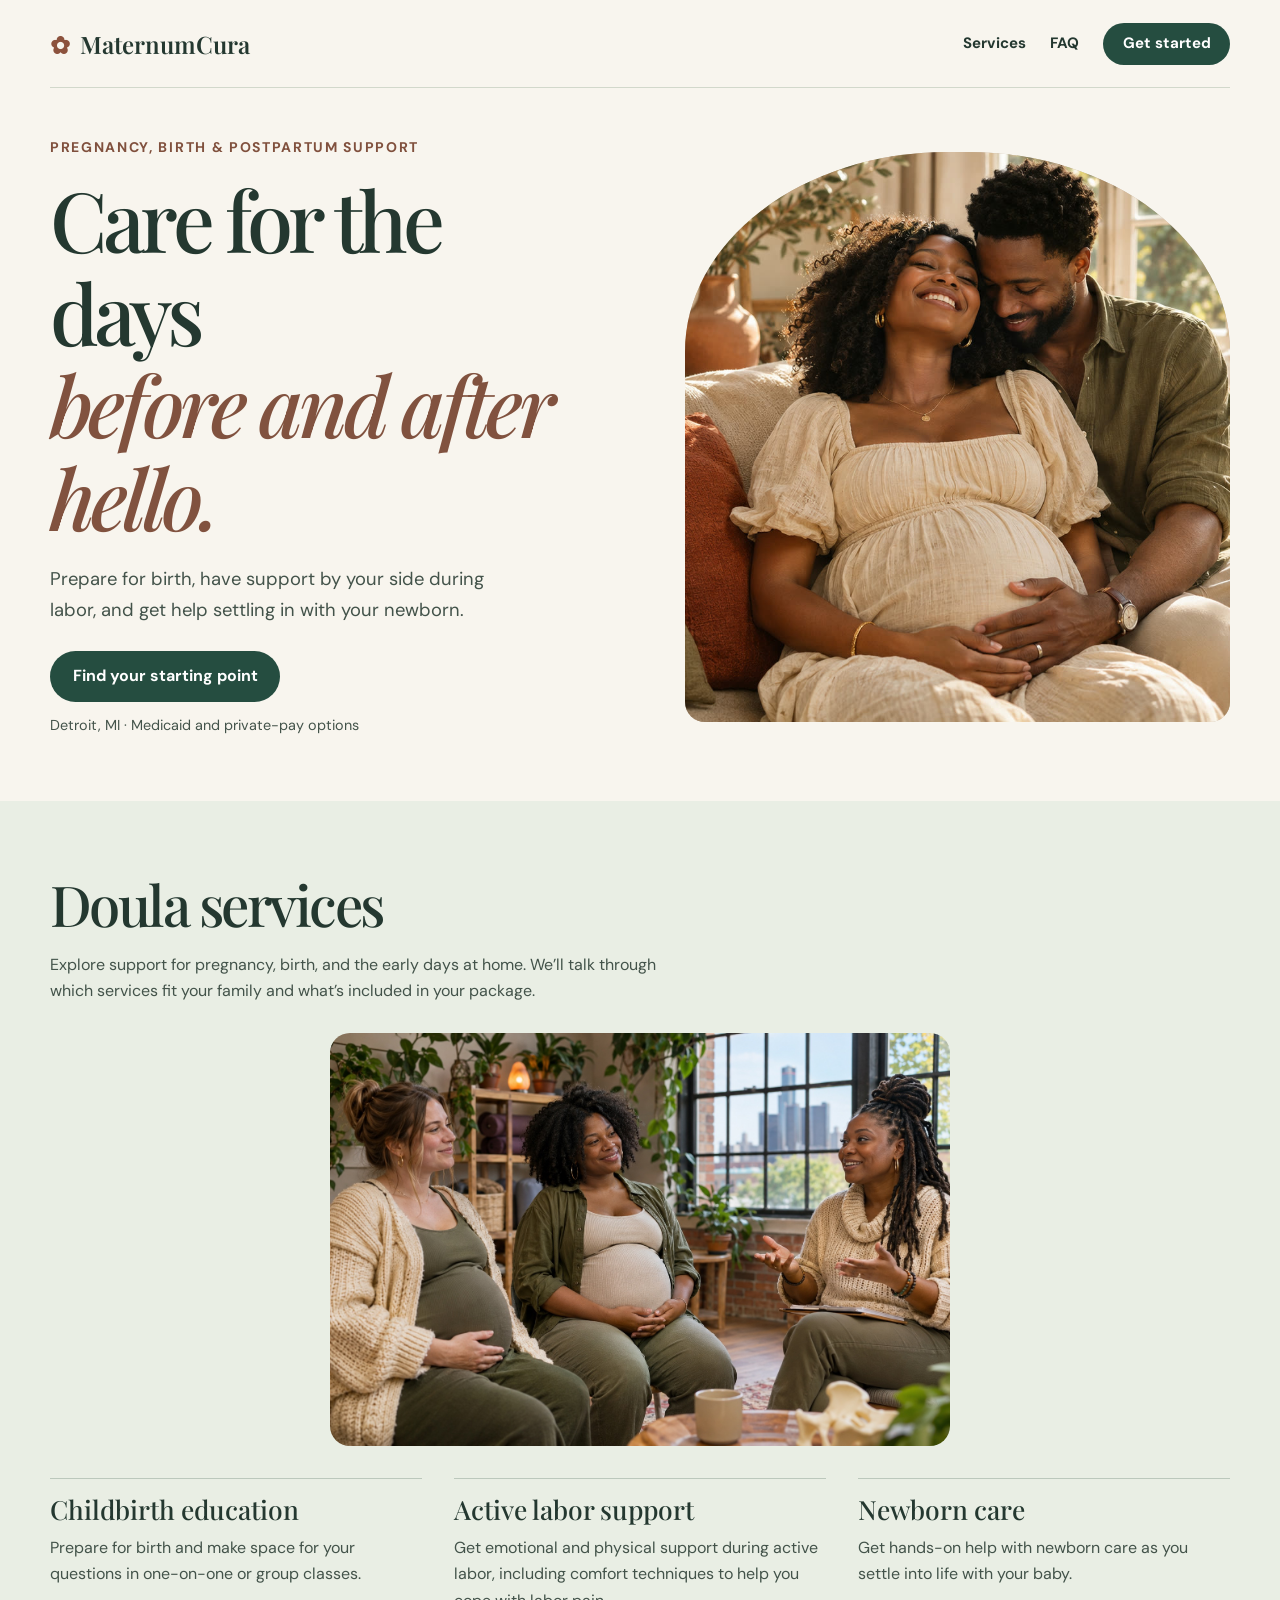
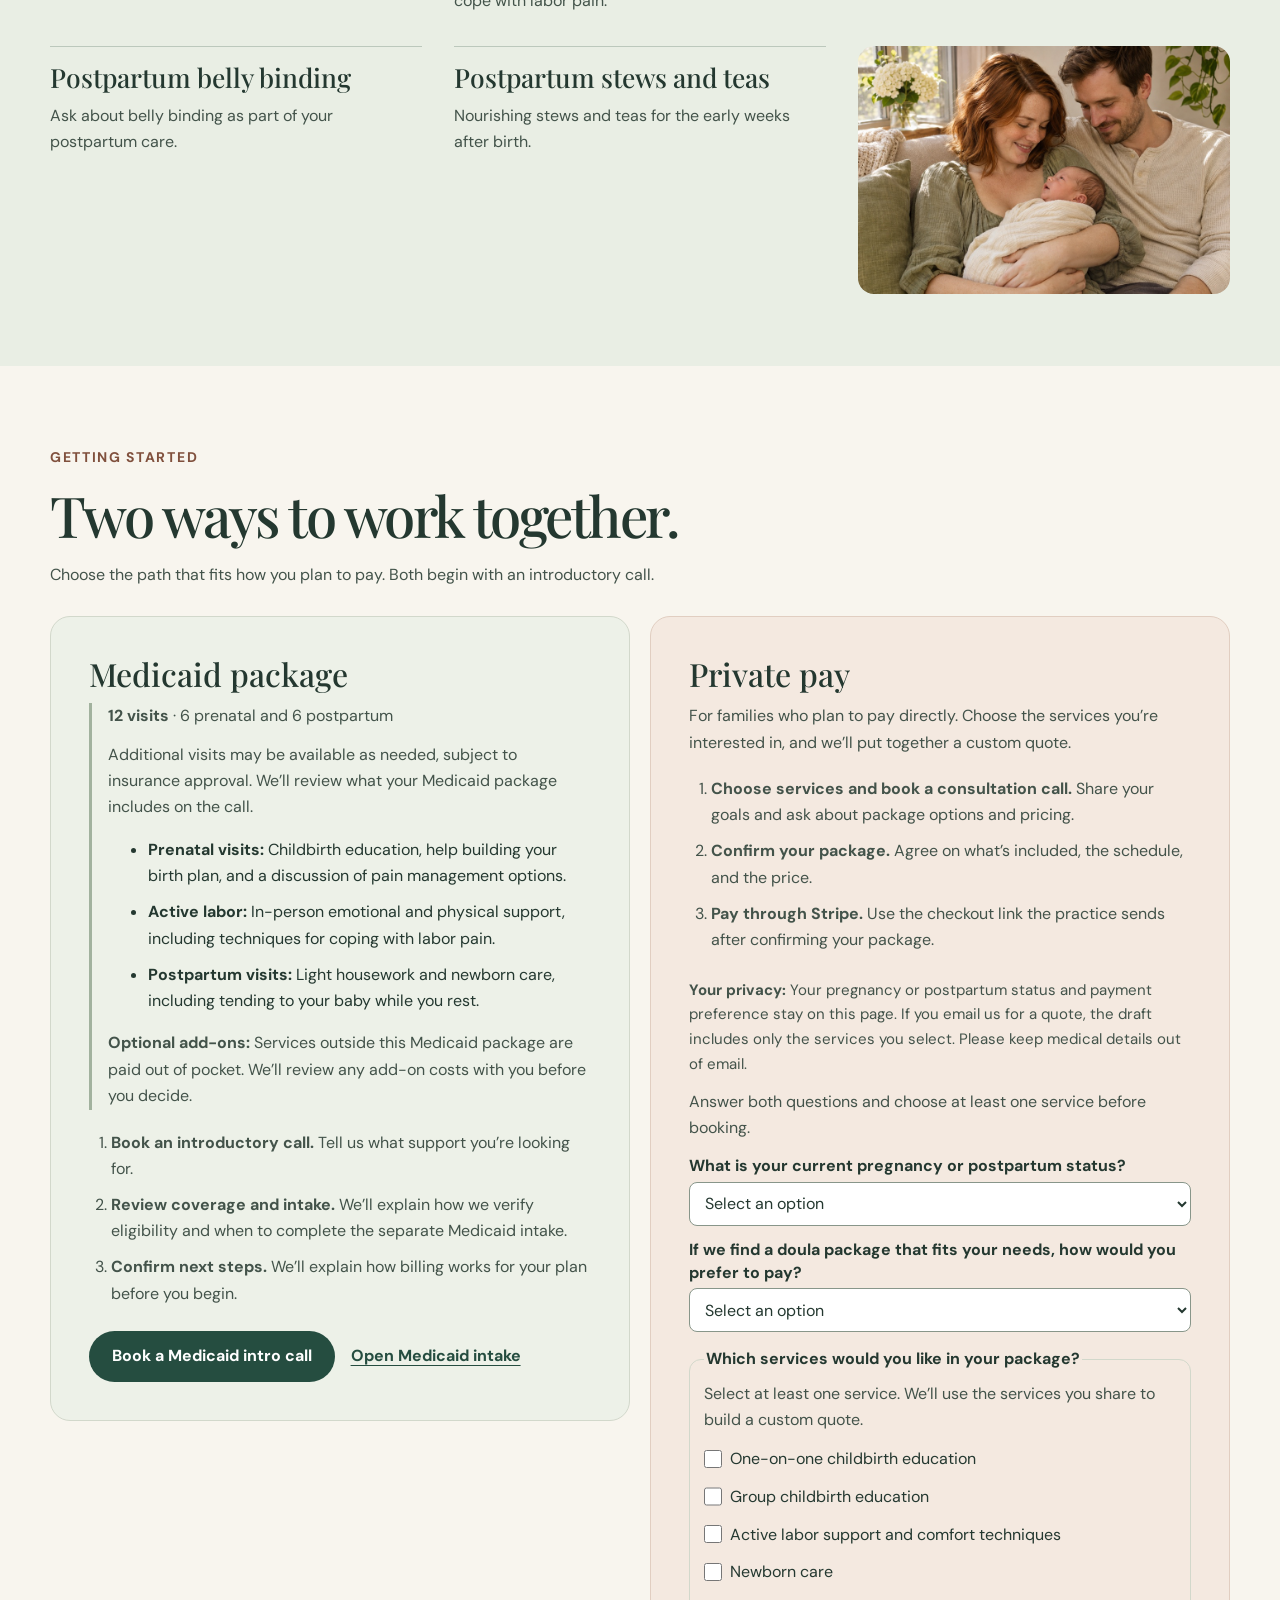
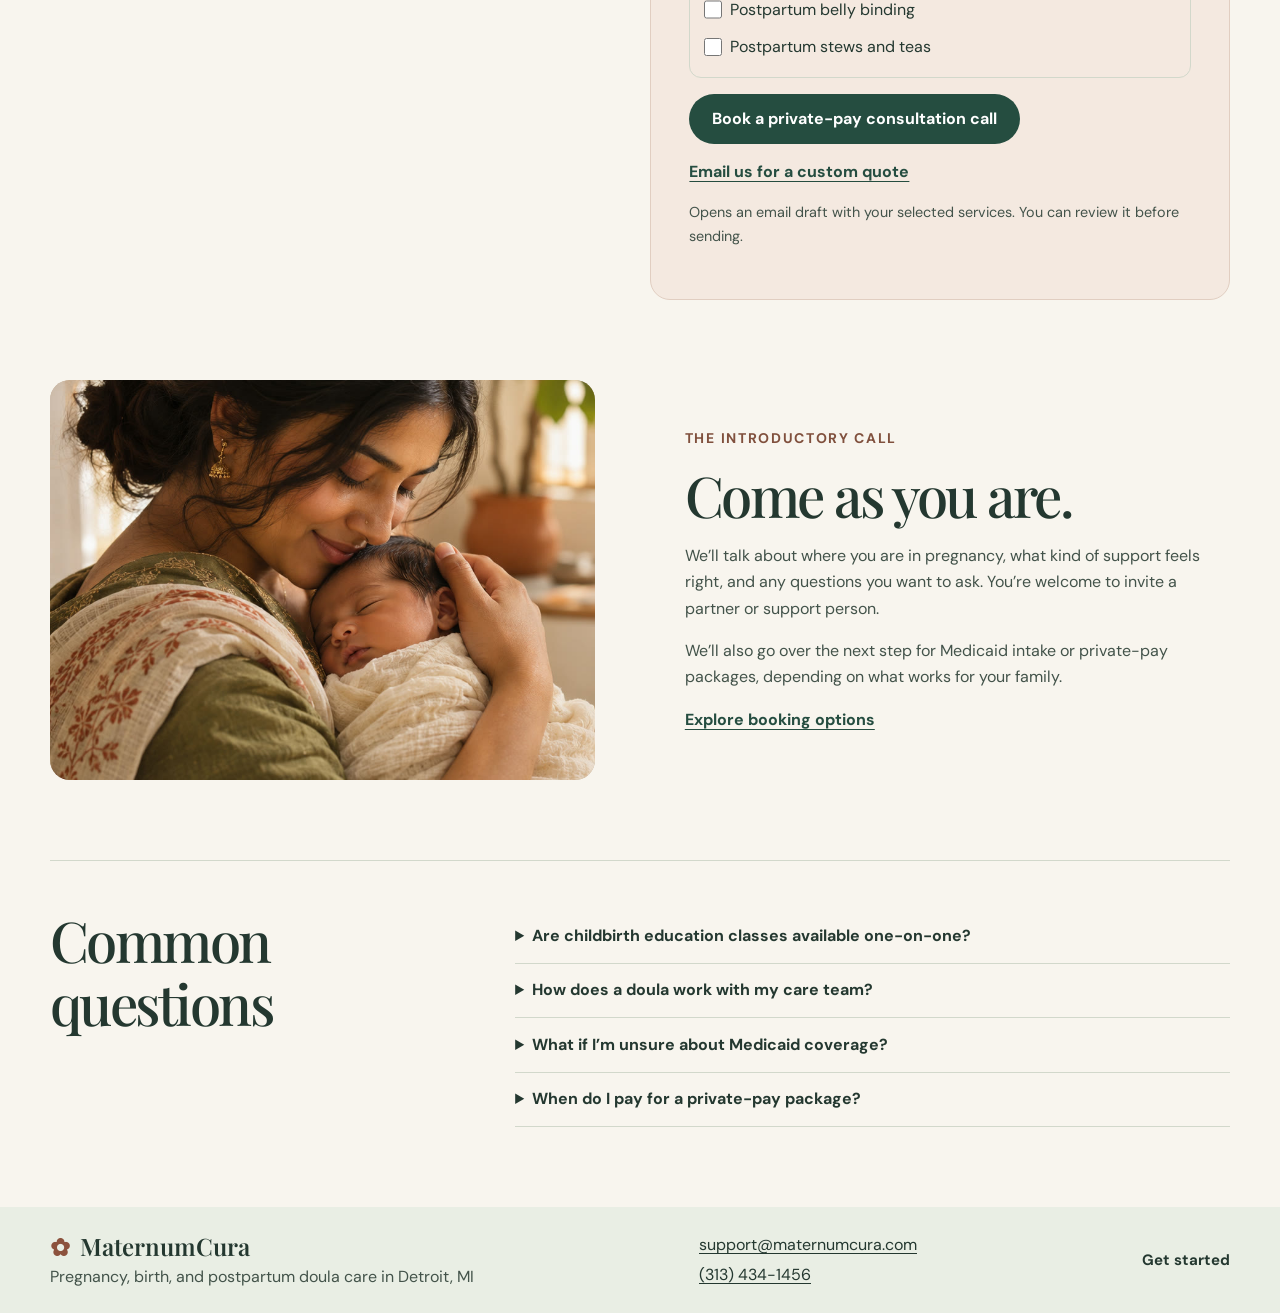
==== index.html @ 80af0970 "Clarify payment for Medicaid package add-ons" ====
<!doctype html>
<html lang="en">
<head>
  <meta charset="utf-8">
  <meta name="viewport" content="width=device-width, initial-scale=1">
  <meta name="description" content="MaternumCura offers pregnancy, labor, postpartum, and newborn support in Detroit, MI, for Medicaid and private-pay families.">
  <meta name="theme-color" content="#f8f5ee">
  <title>MaternumCura | Detroit Doula Care</title>
  <link rel="icon" href="assets/icon.png" type="image/png">
  <link rel="stylesheet" href="styles.css?v=required-intake">
  <script defer src="config.js"></script>
  <script defer src="site.js?v=required-intake"></script>
</head>
<body>
<a class="skip" href="#main">Skip to content</a>
<header class="shell header">
  <a class="brand" href="./"><span aria-hidden="true">✿</span> MaternumCura</a>
  <nav aria-label="Main navigation"><a href="#support">Services</a><a href="#faq">FAQ</a><a class="button compact" href="#start">Get started</a></nav>
</header>
<main id="main">
  <section class="shell hero" aria-labelledby="hero-title">
    <div class="hero-copy">
      <p class="eyebrow">Pregnancy, birth &amp; postpartum support</p>
      <h1 id="hero-title">Care for the days <em>before and after hello.</em></h1>
      <p>Prepare for birth, have support by your side during labor, and get help settling in with your newborn.</p>
      <a class="button" href="#start">Find your starting point</a>
      <p class="note">Detroit, MI · Medicaid and private-pay options</p>
    </div>
    <img class="hero-photo" src="assets/expecting.jpg" alt="An expectant parent and their partner sitting together at home" width="886" height="886" fetchpriority="high">
  </section>

  <section class="care" id="support">
    <div class="shell">
      <h2>Doula services</h2>
      <p class="intro">Explore support for pregnancy, birth, and the early days at home. We’ll talk through which services fit your family and what’s included in your package.</p>
      <img class="care-photo" src="assets/childbirth-class.jpg" alt="Two expectant parents talking with a doula during a childbirth education class" width="1535" height="1024" loading="lazy">
      <div class="care-grid">
        <article><h3>Childbirth education</h3><p>Prepare for birth and make space for your questions in one-on-one or group classes.</p></article>
        <article><h3>Active labor support</h3><p>Get emotional and physical support during active labor, including comfort techniques to help you cope with labor pain.</p></article>
        <article><h3>Newborn care</h3><p>Get hands-on help with newborn care as you settle into life with your baby.</p></article>
        <article><h3>Postpartum belly binding</h3><p>Ask about belly binding as part of your postpartum care.</p></article>
        <article><h3>Postpartum stews and teas</h3><p>Nourishing stews and teas for the early weeks after birth.</p></article>
        <img class="family-photo" src="assets/family-at-home.jpg" alt="Two parents sitting together at home and holding their swaddled newborn" width="900" height="600" loading="lazy">
      </div>
    </div>
  </section>

  <section class="shell start" id="start" aria-labelledby="start-title">
    <p class="eyebrow">Getting started</p>
    <h2 id="start-title">Two ways to work together.</h2>
    <p class="intro">Choose the path that fits how you plan to pay. Both begin with an introductory call.</p>
    <div class="path-grid">
      <article class="path medicaid">
        <h3>Medicaid package</h3>
        <div class="package-details">
          <p><strong>12 visits</strong> · 6 prenatal and 6 postpartum</p>
          <p>Additional visits may be available as needed, subject to insurance approval. We’ll review what your Medicaid package includes on the call.</p>
          <ul>
            <li><strong>Prenatal visits:</strong> Childbirth education, help building your birth plan, and a discussion of pain management options.</li>
            <li><strong>Active labor:</strong> In-person emotional and physical support, including techniques for coping with labor pain.</li>
            <li><strong>Postpartum visits:</strong> Light housework and newborn care, including tending to your baby while you rest.</li>
          </ul>
          <p><strong>Optional add-ons:</strong> Services outside this Medicaid package are paid out of pocket. We’ll review any add-on costs with you before you decide.</p>
        </div>
        <ol>
          <li><strong>Book an introductory call.</strong> Tell us what support you’re looking for.</li>
          <li><strong>Review coverage and intake.</strong> We’ll explain how we verify eligibility and when to complete the separate Medicaid intake.</li>
          <li><strong>Confirm next steps.</strong> We’ll explain how billing works for your plan before you begin.</li>
        </ol>
        <div class="path-actions"><button class="button" data-service="medicaidScheduling">Book a Medicaid intro call</button><button class="text-button" data-service="medicaidIntake">Open Medicaid intake</button></div>
      </article>
      <article class="path private">
        <h3>Private pay</h3>
        <p>For families who plan to pay directly. Choose the services you’re interested in, and we’ll put together a custom quote.</p>
        <ol>
          <li><strong>Choose services and book a consultation call.</strong> Share your goals and ask about package options and pricing.</li>
          <li><strong>Confirm your package.</strong> Agree on what’s included, the schedule, and the price.</li>
          <li><strong>Pay through Stripe.</strong> Use the checkout link the practice sends after confirming your package.</li>
        </ol>
        <form id="private-intake" aria-describedby="private-privacy">
          <p id="private-privacy"><strong>Your privacy:</strong> Your pregnancy or postpartum status and payment preference stay on this page. If you email us for a quote, the draft includes only the services you select. Please keep medical details out of email.</p>
          <div id="private-questions">
            <p id="private-questions-note">Answer both questions and choose at least one service before booking.</p>
            <label for="intro-stage">What is your current pregnancy or postpartum status?</label>
            <select id="intro-stage" required>
              <option value="">Select an option</option>
              <option>I’m 1–3 months pregnant.</option>
              <option>I’m 4–6 months pregnant.</option>
              <option>I’m 7–9 months pregnant.</option>
              <option>I gave birth within the past 6 weeks.</option>
              <option>I gave birth more than 6 weeks ago.</option>
              <option>I’m planning ahead.</option>
              <option>I’d prefer to share on the call.</option>
            </select>
            <label for="intro-payment">If we find a doula package that fits your needs, how would you prefer to pay?</label>
            <select id="intro-payment" required>
              <option value="">Select an option</option>
              <option>I’m comfortable paying in full.</option>
              <option>I may need a payment plan and would like to discuss options.</option>
              <option>I’d like to explore Medicaid coverage.</option>
            </select>
          </div>
          <div id="private-services">
            <fieldset aria-describedby="service-selection-note">
              <legend>Which services would you like in your package?</legend>
              <p id="service-selection-note">Select at least one service. We’ll use the services you share to build a custom quote.</p>
              <label><input type="checkbox" value="One-on-one childbirth education"> One-on-one childbirth education</label>
              <label><input type="checkbox" value="Group childbirth education"> Group childbirth education</label>
              <label><input type="checkbox" value="Active labor support and comfort techniques"> Active labor support and comfort techniques</label>
              <label><input type="checkbox" value="Newborn care"> Newborn care</label>
              <label><input type="checkbox" value="Postpartum belly binding"> Postpartum belly binding</label>
              <label><input type="checkbox" value="Postpartum stews and teas"> Postpartum stews and teas</label>
            </fieldset>
          </div>
          <div class="path-actions"><button type="button" class="button" data-service="privateScheduling">Book a private-pay consultation call</button></div>
        </form>
          <a id="service-email" class="text-button" href="mailto:support@maternumcura.com">Email us for a custom quote</a>
          <p class="note">Opens an email draft with your selected services. You can review it before sending.</p>
      </article>
    </div>
    <noscript><p>Enable JavaScript to open booking and intake options.</p></noscript>
  </section>

  <section class="shell first-call" id="first-call">
    <img src="assets/newborn.jpg" alt="A parent cradling a swaddled newborn" width="886" height="886" loading="lazy">
    <div>
      <p class="eyebrow">The introductory call</p>
      <h2>Come as you are.</h2>
      <p>We’ll talk about where you are in pregnancy, what kind of support feels right, and any questions you want to ask. You’re welcome to invite a partner or support person.</p>
      <p>We’ll also go over the next step for Medicaid intake or private-pay packages, depending on what works for your family.</p>
      <a class="text-button" href="#start">Explore booking options</a>
    </div>
  </section>

  <section class="shell faq" id="faq">
    <h2>Common questions</h2>
    <div>
      <details><summary>Are childbirth education classes available one-on-one?</summary><p>Yes. MaternumCura offers both one-on-one and group childbirth education classes. Ask about format and availability on your introductory call.</p></details>
      <details><summary>How does a doula work with my care team?</summary><p>Your doula helps you prepare questions and offers practical and emotional support. Your medical care team handles exams, diagnoses, and treatment.</p></details>
      <details><summary>What if I’m unsure about Medicaid coverage?</summary><p>Start with a Medicaid introductory call. The practice can explain what information is needed to check your plan and guide you through its intake and billing process.</p></details>
      <details><summary>When do I pay for a private-pay package?</summary><p>After you and the practice confirm your package and price, you’ll receive a Stripe checkout link. You can ask about costs and payment timing during the introductory call.</p></details>
    </div>
  </section>
</main>

<footer>
  <div class="shell footer">
    <div>
      <a class="brand" href="./"><span aria-hidden="true">✿</span> MaternumCura</a>
      <p>Pregnancy, birth, and postpartum doula care in Detroit, MI</p>
    </div>
    <address class="contact">
      <a href="mailto:support@maternumcura.com">support@maternumcura.com</a>
      <a href="tel:+13134341456">(313) 434-1456</a>
    </address>
    <a href="#start">Get started</a>
  </div>
</footer>
<dialog aria-labelledby="dialog-title">
  <form method="dialog"><button class="close" aria-label="Close">×</button></form>
  <h2 id="dialog-title"></h2>
  <p id="dialog-copy"></p>
  <a id="dialog-link" class="button" hidden></a>
  <p id="dialog-contact" hidden>For help, <a href="mailto:support@maternumcura.com">email us</a> or call <a href="tel:+13134341456">(313) 434-1456</a>.</p>
  <form method="dialog" id="dialog-dismiss"><button class="button">Close</button></form>
</dialog>
</body>
</html>
---- styles.css ----
@import url('https://fonts.googleapis.com/css2?family=DM+Sans:wght@400;500;600;700&family=Playfair+Display:ital,wght@0,500;0,600;1,500&display=swap');

:root{color-scheme:light;--paper:#f8f5ee;--ink:#243830;--body:#43534a;--green:#254d40;--line:#d2d8cb;--serif:"Playfair Display",Georgia,serif;--sans:"DM Sans",system-ui,sans-serif}
*{box-sizing:border-box}
html{scroll-behavior:smooth}
body{margin:0;background:var(--paper);color:var(--ink);font:1rem/1.65 var(--sans)}
a{color:inherit}
button{font:inherit}
[hidden]{display:none!important}
:focus-visible{outline:3px solid #9a4e37;outline-offset:5px}
.skip{position:absolute;left:1rem;top:1rem;background:white;padding:.5rem;transform:translateY(-200%);z-index:1}
.skip:focus{transform:none}
.shell{width:min(1180px,calc(100% - 5rem));margin-inline:auto}
.header,.footer,nav{display:flex;align-items:center;justify-content:space-between;gap:1.5rem}
.header{min-height:88px;border-bottom:1px solid var(--line)}
.brand{font:600 1.5rem var(--serif);text-decoration:none;white-space:nowrap}
.brand span{color:#8c523d;margin-right:.25rem}
nav a,.footer>a:last-child{font-size:.94rem;font-weight:700;text-decoration:none}
nav a:hover,.footer>a:last-child:hover{text-decoration:underline}
.button{display:inline-flex;align-items:center;justify-content:center;min-height:48px;padding:.7rem 1.35rem;border:1px solid transparent;border-radius:999px;background:var(--green);color:white;font-weight:700;text-decoration:none;cursor:pointer;text-align:center}
.button:hover{background:#18382e;text-decoration:none}
.compact{min-height:42px;padding:.45rem 1.15rem}
.hero{display:grid;grid-template-columns:1fr 1fr;align-items:center;gap:clamp(2rem,7vw,7rem);padding-block:3rem 4rem}
.hero-photo,.first-call img{display:block;width:100%;object-fit:cover}
.hero-photo{height:clamp(420px,47vw,570px);border-radius:48% 48% 1.25rem 1.25rem / 35% 35% 1.25rem 1.25rem;object-position:center 42%;background:#c9b6a2}
h1,h2,h3{font:500 1rem/1.11 var(--serif);margin:0}
h1{font-size:clamp(3.15rem,6.5vw,6rem);letter-spacing:-.058em}
h1 em{display:block;font-weight:500;color:#81523f}
h2{font-size:clamp(2.15rem,4.4vw,3.75rem);letter-spacing:-.045em}
h3{font-size:1.65rem}
p{color:var(--body)}
.hero-copy>p:not(.eyebrow,.note){font-size:1.15rem;max-width:29rem;margin:1.35rem 0 1.6rem}
.eyebrow{margin:0 0 .9rem;color:#80503d;font-size:.875rem;letter-spacing:.12em;text-transform:uppercase;font-weight:700}
.note{font-size:.9rem;margin:.75rem 0 0}
.care{padding-block:4.5rem;background:#e9eee4}
.intro{max-width:39rem;margin:1rem 0 1.75rem}
.care-photo{display:block;width:min(100%, 620px);height:auto;border-radius:1.25rem;margin:0 auto 2rem}
.care-grid{display:grid;grid-template-columns:repeat(3,1fr);gap:2rem}
.care-grid article{border-top:1px solid #bcc8bc;padding-top:1rem}
.care-grid p{margin:.65rem 0 0}
.family-photo{display:block;width:100%;height:auto;border-radius:1rem}
.start{padding-block:5rem}
.path-grid{display:grid;align-items:start;grid-template-columns:1fr 1fr;gap:1.25rem}
.path{display:flex;flex-direction:column;align-items:flex-start;padding:clamp(1.25rem,3vw,2.4rem);border-radius:1.25rem;border:1px solid var(--line);background:#edf1e8}
.path.private{background:#f4e9e0;border-color:#e1cec1}
.path h3{font-size:2rem}
.path p{margin:.75rem 0}
.package-details{margin:.75rem 0;border-left:3px solid #a2b29e;padding-left:1rem}
.package-details p:first-child{margin-top:0}
.package-details p:last-child{margin-bottom:0}
.path ol{padding-left:1.35rem;margin:.5rem 0 1.5rem;color:var(--body)}
.path li+li{margin-top:.6rem}
.path-actions{display:flex;flex-wrap:wrap;align-items:center;gap:.75rem 1rem;margin-top:auto}
.text-button{padding:.25rem 0;border:0;background:none;color:var(--green);font-weight:700;text-decoration:underline;text-underline-offset:.22em;cursor:pointer}
.first-call{display:grid;grid-template-columns:1fr 1fr;align-items:center;gap:clamp(2rem,7vw,6rem);padding-bottom:5rem}
.first-call img{height:400px;border-radius:1.25rem;background:#c9b6a2;object-position:center 40%}
.faq{display:grid;grid-template-columns:1fr 1.65fr;gap:2rem;padding-block:3rem 5rem;border-top:1px solid var(--line)}
details{border-bottom:1px solid var(--line);padding:.85rem 0}
summary{font-weight:700;cursor:pointer}
details p{margin:.65rem 0 0}
footer{background:#e9eee4;padding-block:1.4rem}
.footer p{margin:0}
.contact{display:flex;flex-direction:column;gap:.2rem;font-style:normal}
.contact a,#dialog-contact a{text-underline-offset:.2em}
dialog{width:min(92%,470px);border:1px solid var(--line);border-radius:1.25rem;background:var(--paper);color:var(--ink);padding:2.4rem 1.6rem 1.6rem}
dialog h2{font-size:2rem}
dialog::backdrop{background:#172b24aa}
.close{position:absolute;top:.4rem;right:.6rem;min-width:44px;min-height:44px;border:0;background:none;color:var(--ink);font-size:1.6rem;cursor:pointer}
@media(max-width:760px){
.shell{width:calc(100% - 2rem)}
.header{min-height:72px}
nav>a:not(.button){display:none}
.hero,.path-grid,.first-call,.faq{grid-template-columns:1fr}
.hero{padding-block:2rem 3rem}
.hero-photo{height:clamp(330px,92vw,500px)}
.care-grid{grid-template-columns:1fr;gap:1rem}
.care,.start{padding-block:3rem}
.first-call{padding-bottom:3rem}
.first-call img{height:340px}
.faq{gap:1rem;padding-block:2rem 3rem}
.footer{flex-wrap:wrap;gap:.65rem 1.5rem}
}
@media(max-width:370px){.brand{font-size:1.2rem}.compact{padding-inline:.7rem}}
@media(prefers-reduced-motion:reduce){html{scroll-behavior:auto}}

#private-questions{width:100%;margin-bottom:1rem}
#private-questions label{display:block;margin:.85rem 0 .25rem;font-weight:700;line-height:1.4}
#private-questions select{display:block;width:100%;min-height:44px;border:1px solid #88968a;border-radius:.5rem;background:#fff;color:var(--ink);font:inherit;padding:.4rem .65rem}

#private-services{width:100%}
#service-email{margin-top:.65rem}
#private-services fieldset{min-width:0;margin:0 0 1rem;padding:.65rem .85rem;border:1px solid var(--line);border-radius:.75rem}
#private-services legend{font-weight:700;line-height:1.4}
#private-services fieldset p{margin:0 0 .45rem}
#private-services label{display:flex;align-items:flex-start;gap:.5rem;padding:.35rem 0;cursor:pointer}
#private-services input{flex:none;width:1.15rem;height:1.15rem;margin:.22rem 0 0;accent-color:var(--green)}

#private-intake{width:100%}
#private-privacy{margin-top:0;font-size:.94rem}
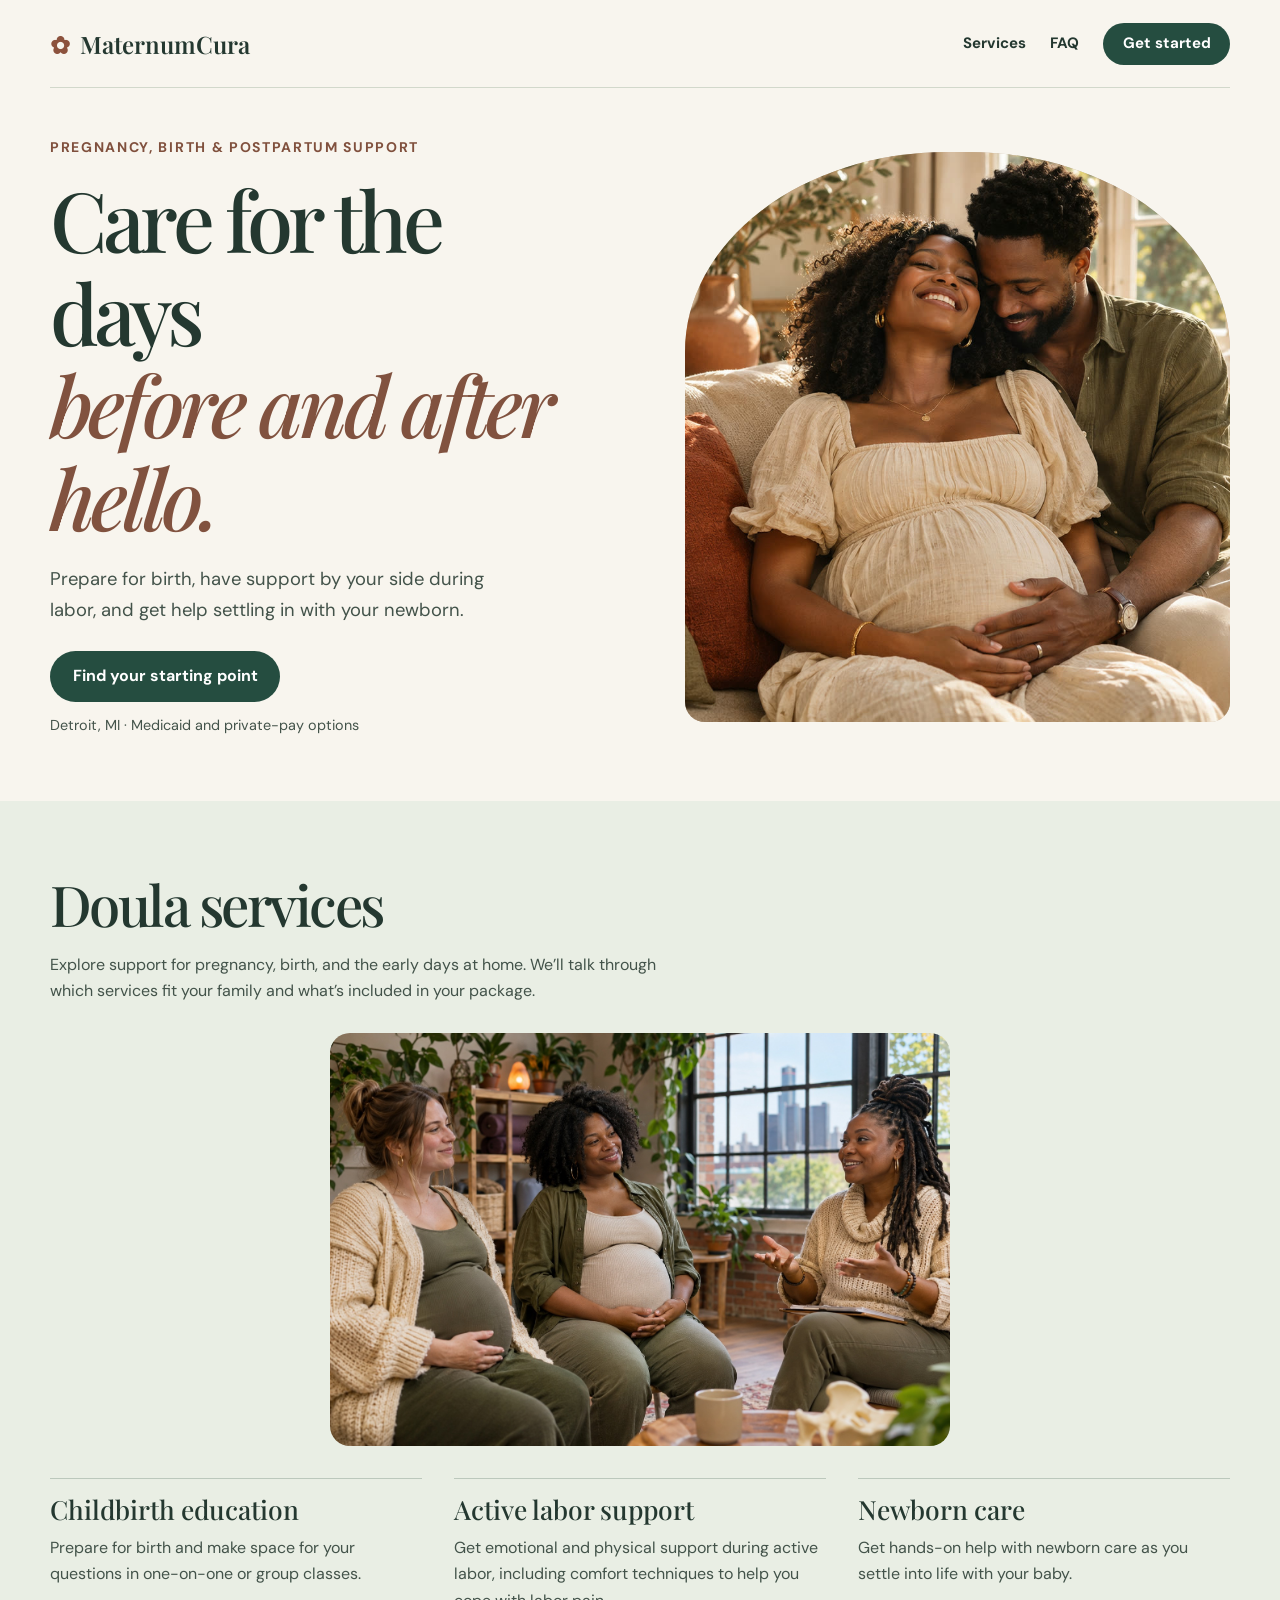
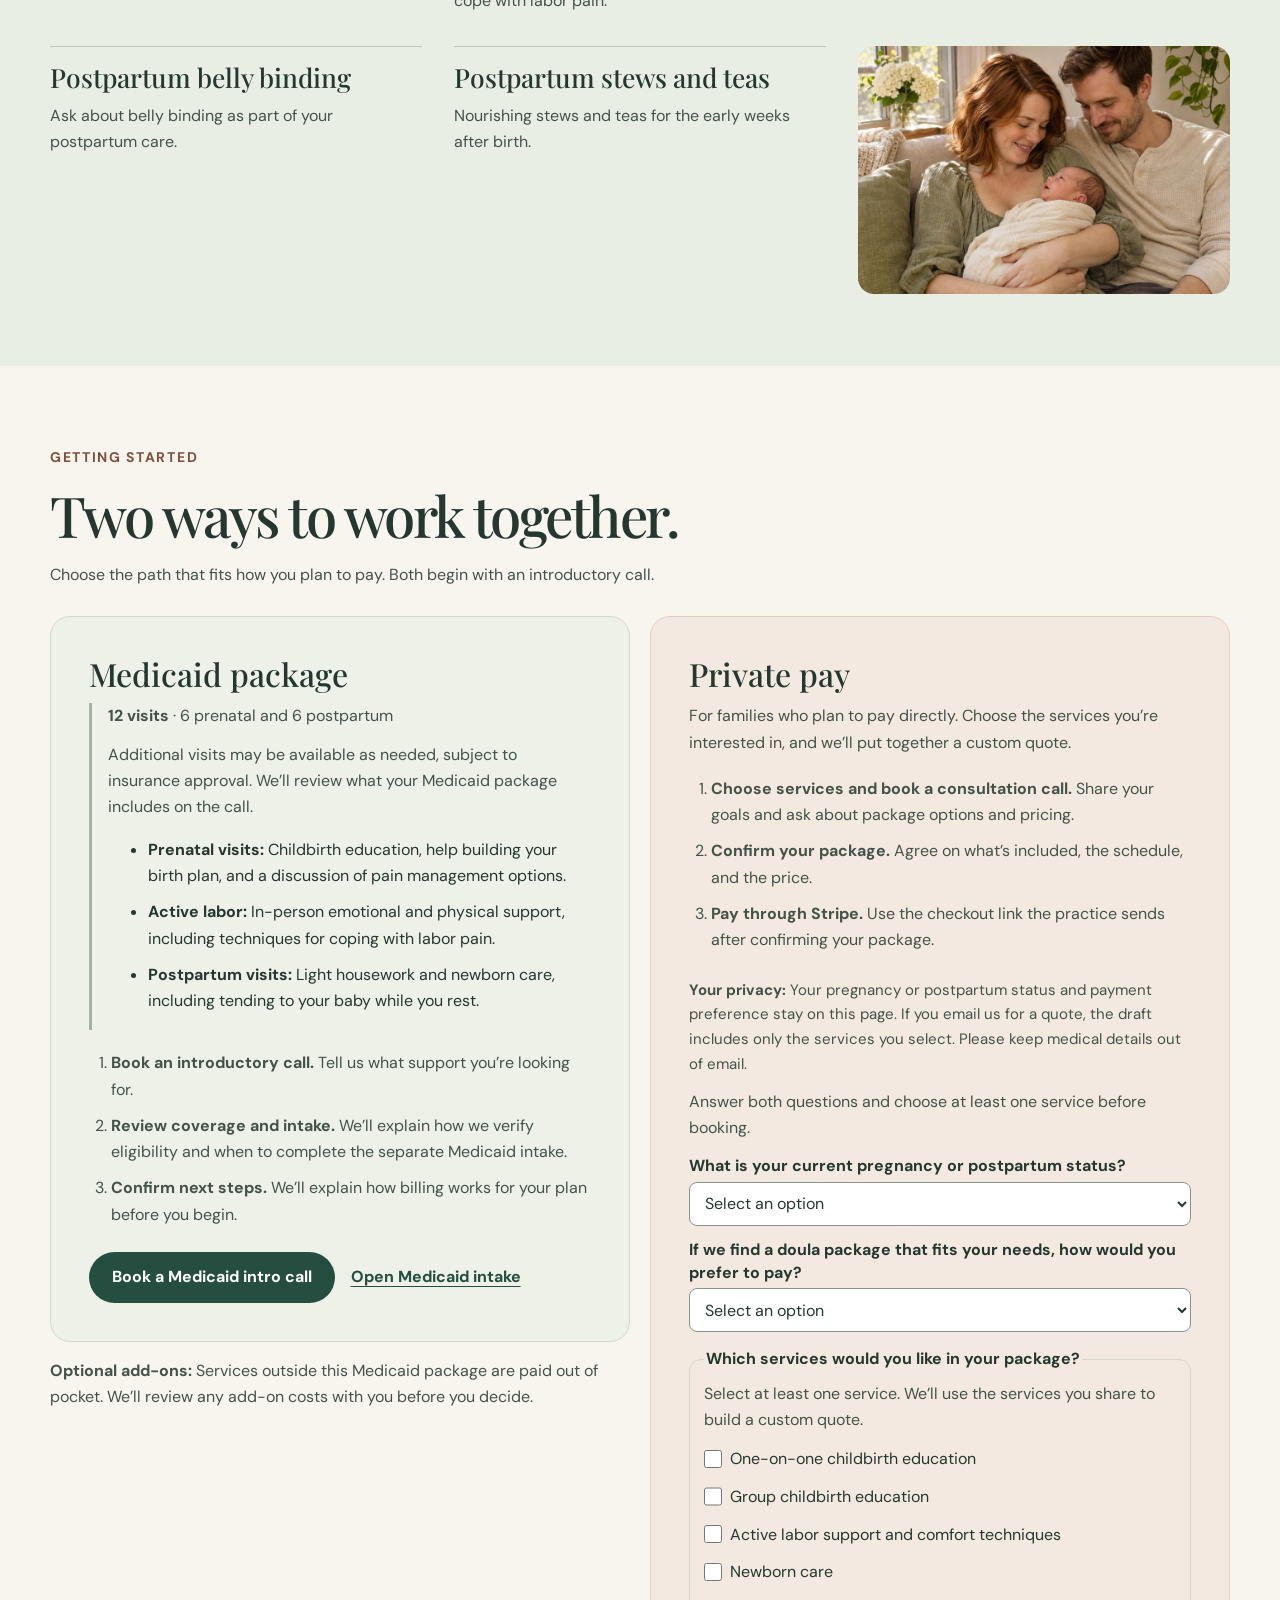
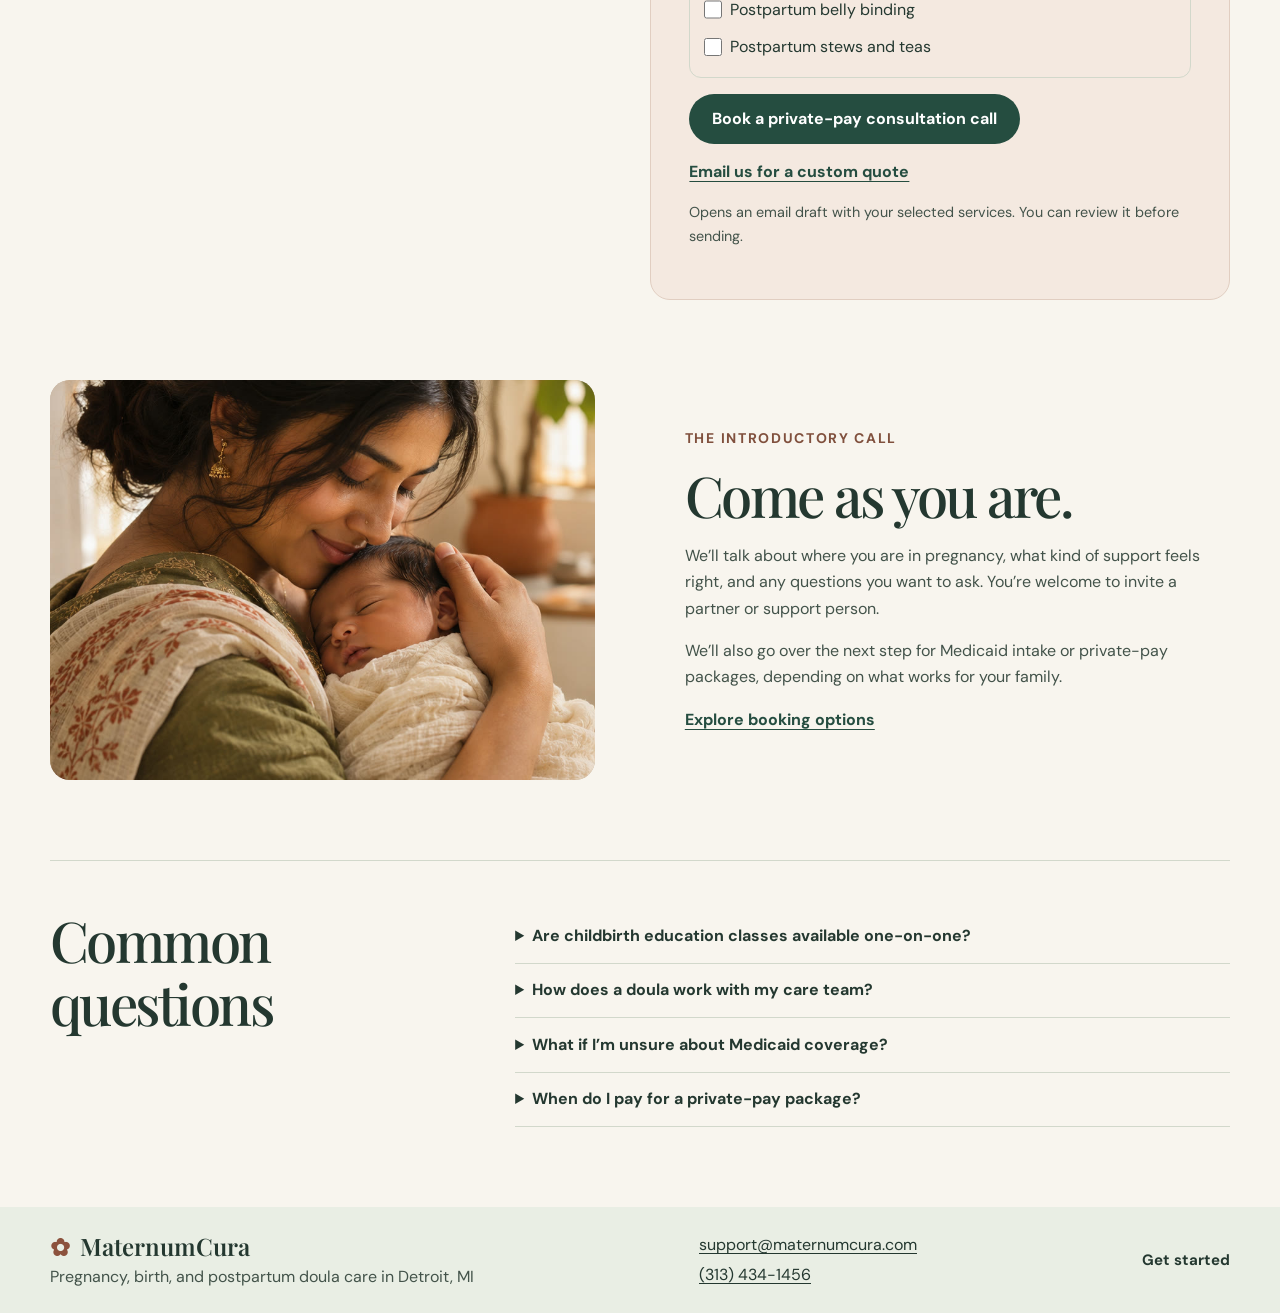
==== commit 228b09bf: "Move optional add-ons below Medicaid card" ====
--- a/index.html
+++ b/index.html
@@ -50,25 +50,27 @@
     <h2 id="start-title">Two ways to work together.</h2>
     <p class="intro">Choose the path that fits how you plan to pay. Both begin with an introductory call.</p>
     <div class="path-grid">
-      <article class="path medicaid">
-        <h3>Medicaid package</h3>
-        <div class="package-details">
-          <p><strong>12 visits</strong> · 6 prenatal and 6 postpartum</p>
-          <p>Additional visits may be available as needed, subject to insurance approval. We’ll review what your Medicaid package includes on the call.</p>
-          <ul>
-            <li><strong>Prenatal visits:</strong> Childbirth education, help building your birth plan, and a discussion of pain management options.</li>
-            <li><strong>Active labor:</strong> In-person emotional and physical support, including techniques for coping with labor pain.</li>
-            <li><strong>Postpartum visits:</strong> Light housework and newborn care, including tending to your baby while you rest.</li>
-          </ul>
-          <p><strong>Optional add-ons:</strong> Services outside this Medicaid package are paid out of pocket. We’ll review any add-on costs with you before you decide.</p>
-        </div>
-        <ol>
-          <li><strong>Book an introductory call.</strong> Tell us what support you’re looking for.</li>
-          <li><strong>Review coverage and intake.</strong> We’ll explain how we verify eligibility and when to complete the separate Medicaid intake.</li>
-          <li><strong>Confirm next steps.</strong> We’ll explain how billing works for your plan before you begin.</li>
-        </ol>
-        <div class="path-actions"><button class="button" data-service="medicaidScheduling">Book a Medicaid intro call</button><button class="text-button" data-service="medicaidIntake">Open Medicaid intake</button></div>
-      </article>
+      <div>
+        <article class="path medicaid">
+          <h3>Medicaid package</h3>
+          <div class="package-details">
+            <p><strong>12 visits</strong> · 6 prenatal and 6 postpartum</p>
+            <p>Additional visits may be available as needed, subject to insurance approval. We’ll review what your Medicaid package includes on the call.</p>
+            <ul>
+              <li><strong>Prenatal visits:</strong> Childbirth education, help building your birth plan, and a discussion of pain management options.</li>
+              <li><strong>Active labor:</strong> In-person emotional and physical support, including techniques for coping with labor pain.</li>
+              <li><strong>Postpartum visits:</strong> Light housework and newborn care, including tending to your baby while you rest.</li>
+            </ul>
+          </div>
+          <ol>
+            <li><strong>Book an introductory call.</strong> Tell us what support you’re looking for.</li>
+            <li><strong>Review coverage and intake.</strong> We’ll explain how we verify eligibility and when to complete the separate Medicaid intake.</li>
+            <li><strong>Confirm next steps.</strong> We’ll explain how billing works for your plan before you begin.</li>
+          </ol>
+          <div class="path-actions"><button class="button" data-service="medicaidScheduling">Book a Medicaid intro call</button><button class="text-button" data-service="medicaidIntake">Open Medicaid intake</button></div>
+        </article>
+        <p><strong>Optional add-ons:</strong> Services outside this Medicaid package are paid out of pocket. We’ll review any add-on costs with you before you decide.</p>
+      </div>
       <article class="path private">
         <h3>Private pay</h3>
         <p>For families who plan to pay directly. Choose the services you’re interested in, and we’ll put together a custom quote.</p>
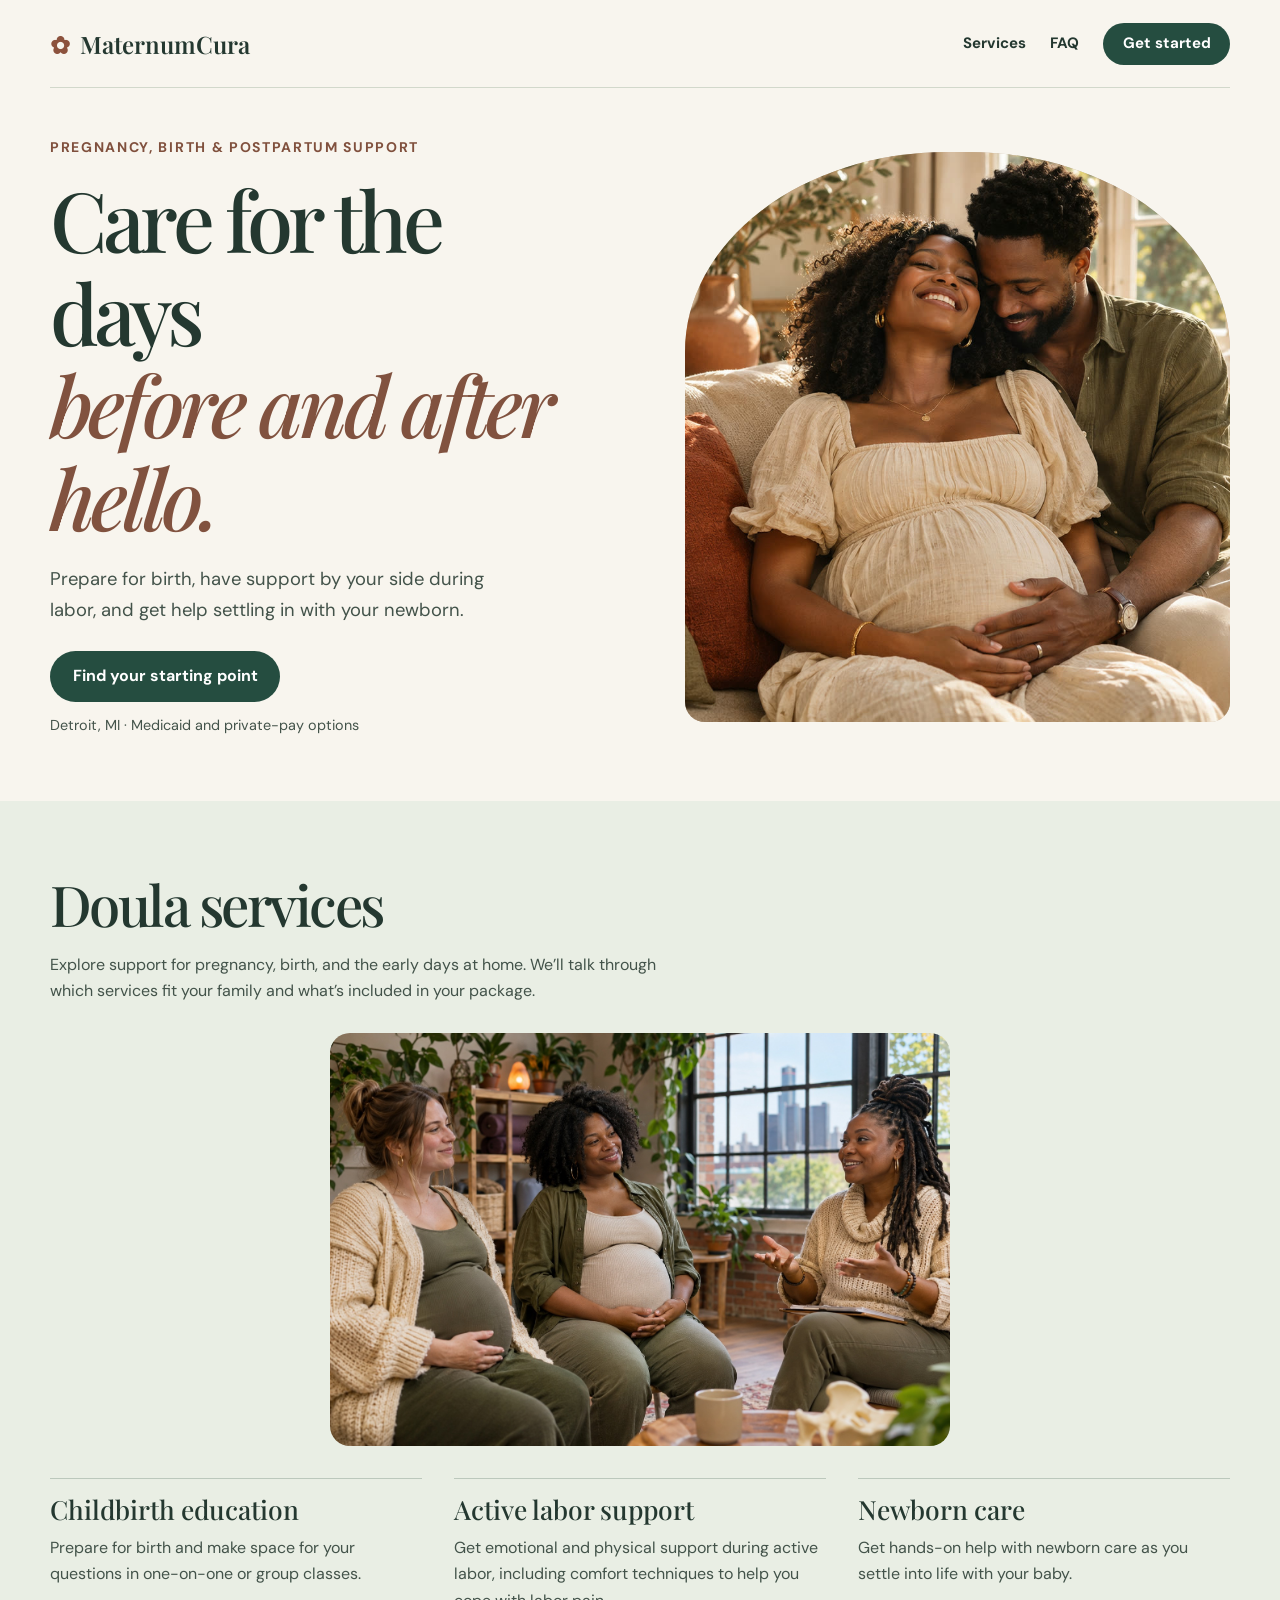
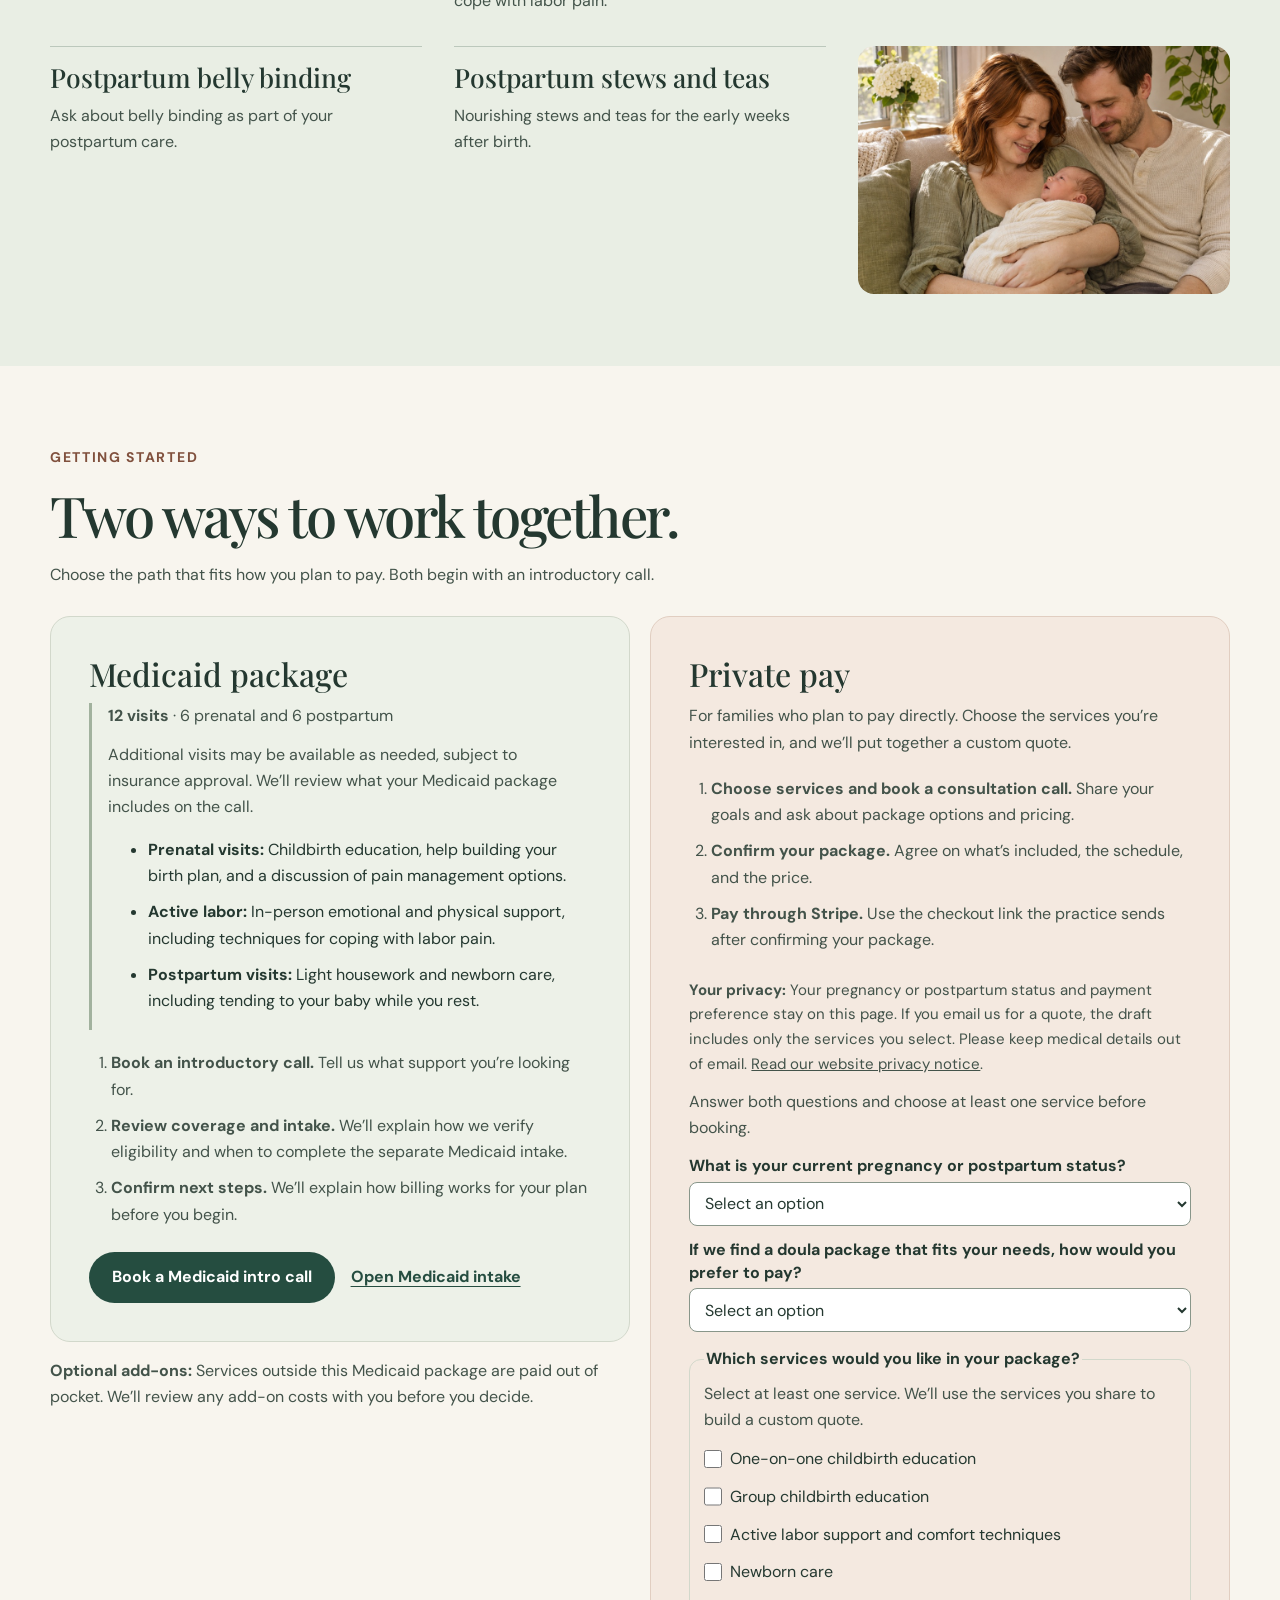
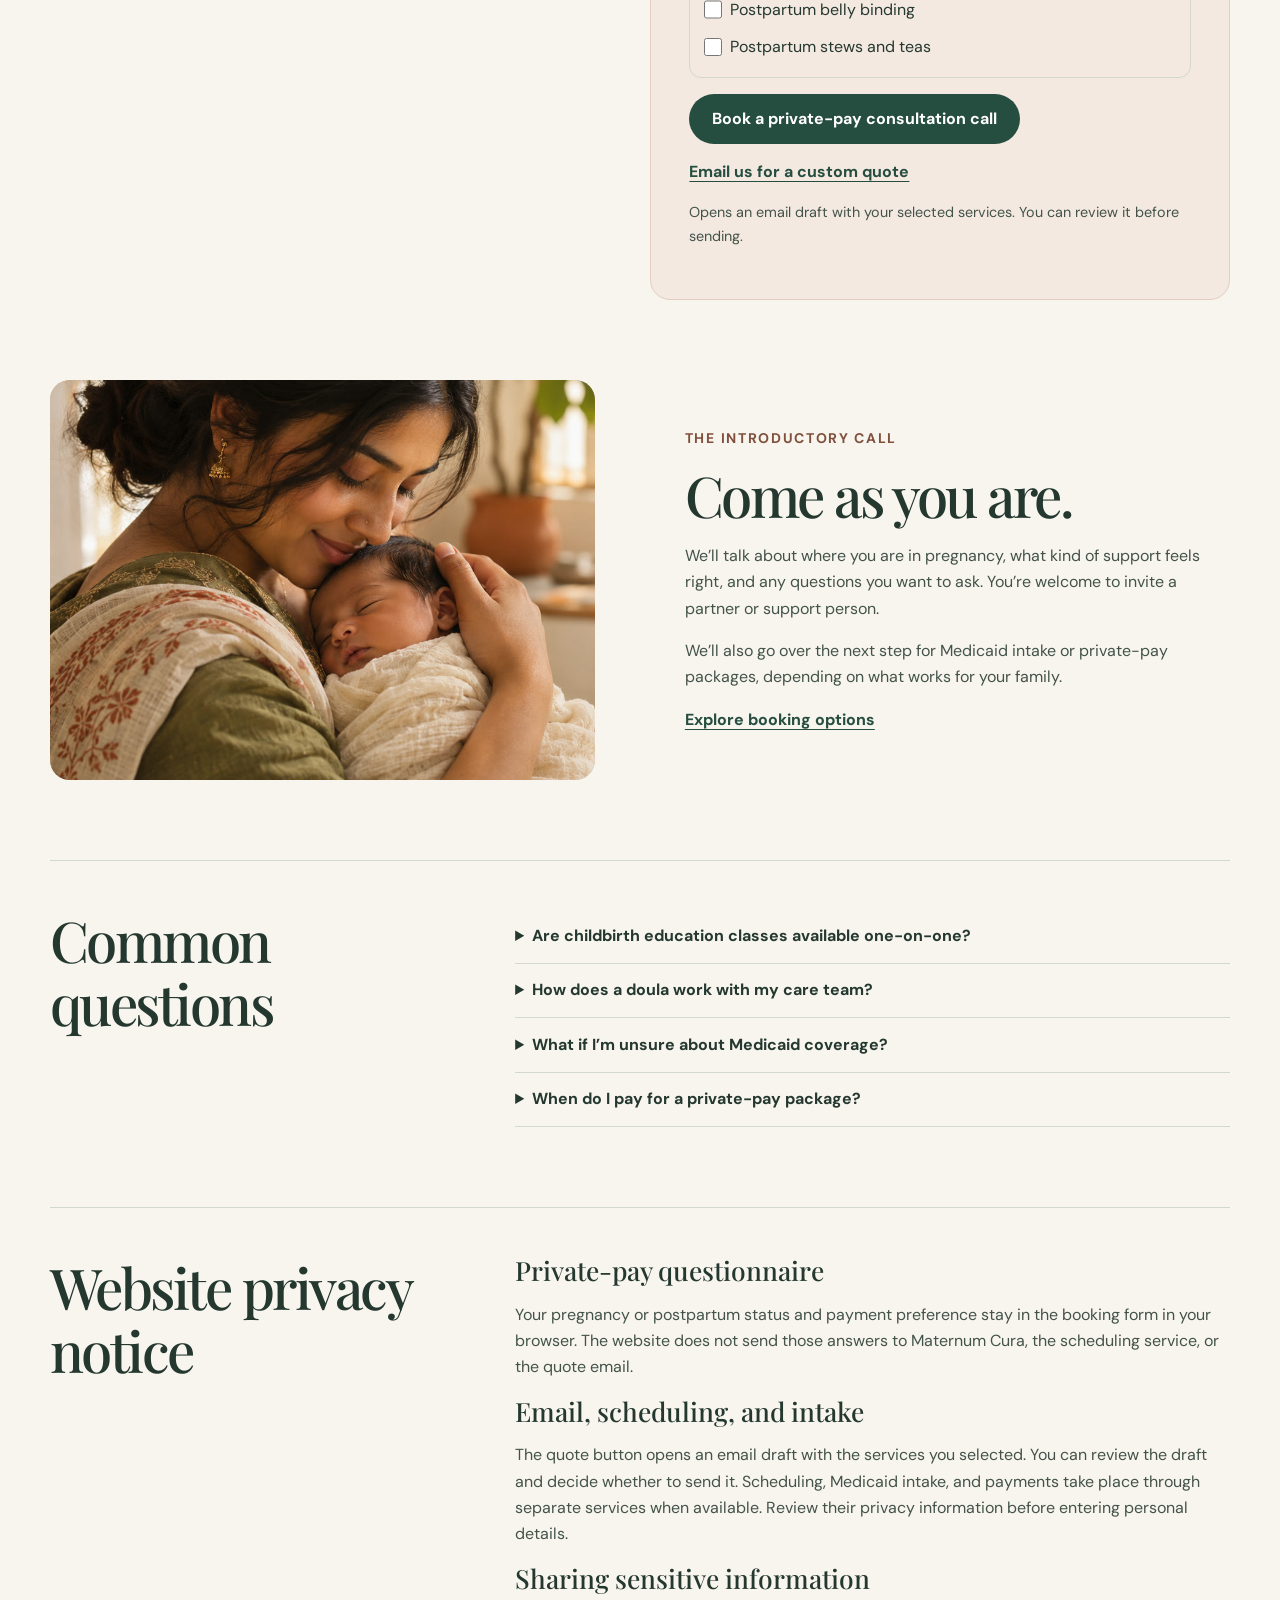
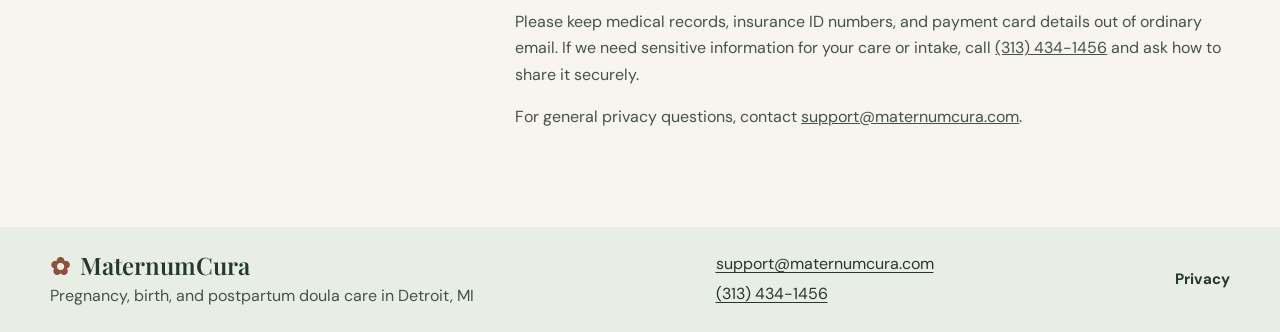
==== commit 90ea511b: "Publish website privacy disclosure" ====
--- a/index.html
+++ b/index.html
@@ -80,7 +80,7 @@
           <li><strong>Pay through Stripe.</strong> Use the checkout link the practice sends after confirming your package.</li>
         </ol>
         <form id="private-intake" aria-describedby="private-privacy">
-          <p id="private-privacy"><strong>Your privacy:</strong> Your pregnancy or postpartum status and payment preference stay on this page. If you email us for a quote, the draft includes only the services you select. Please keep medical details out of email.</p>
+          <p id="private-privacy"><strong>Your privacy:</strong> Your pregnancy or postpartum status and payment preference stay on this page. If you email us for a quote, the draft includes only the services you select. Please keep medical details out of email. <a href="#privacy">Read our website privacy notice</a>.</p>
           <div id="private-questions">
             <p id="private-questions-note">Answer both questions and choose at least one service before booking.</p>
             <label for="intro-stage">What is your current pregnancy or postpartum status?</label>
@@ -143,6 +143,18 @@
       <details><summary>When do I pay for a private-pay package?</summary><p>After you and the practice confirm your package and price, you’ll receive a Stripe checkout link. You can ask about costs and payment timing during the introductory call.</p></details>
     </div>
   </section>
+  <section class="shell faq" id="privacy" aria-labelledby="privacy-title">
+    <h2 id="privacy-title">Website privacy notice</h2>
+    <div>
+      <h3>Private-pay questionnaire</h3>
+      <p>Your pregnancy or postpartum status and payment preference stay in the booking form in your browser. The website does not send those answers to Maternum Cura, the scheduling service, or the quote email.</p>
+      <h3>Email, scheduling, and intake</h3>
+      <p>The quote button opens an email draft with the services you selected. You can review the draft and decide whether to send it. Scheduling, Medicaid intake, and payments take place through separate services when available. Review their privacy information before entering personal details.</p>
+      <h3>Sharing sensitive information</h3>
+      <p>Please keep medical records, insurance ID numbers, and payment card details out of ordinary email. If we need sensitive information for your care or intake, call <a href="tel:+13134341456">(313) 434-1456</a> and ask how to share it securely.</p>
+      <p>For general privacy questions, contact <a href="mailto:support@maternumcura.com">support@maternumcura.com</a>.</p>
+    </div>
+  </section>
 </main>
 
 <footer>
@@ -155,7 +167,7 @@
       <a href="mailto:support@maternumcura.com">support@maternumcura.com</a>
       <a href="tel:+13134341456">(313) 434-1456</a>
     </address>
-    <a href="#start">Get started</a>
+    <a href="#privacy">Privacy</a>
   </div>
 </footer>
 <dialog aria-labelledby="dialog-title">
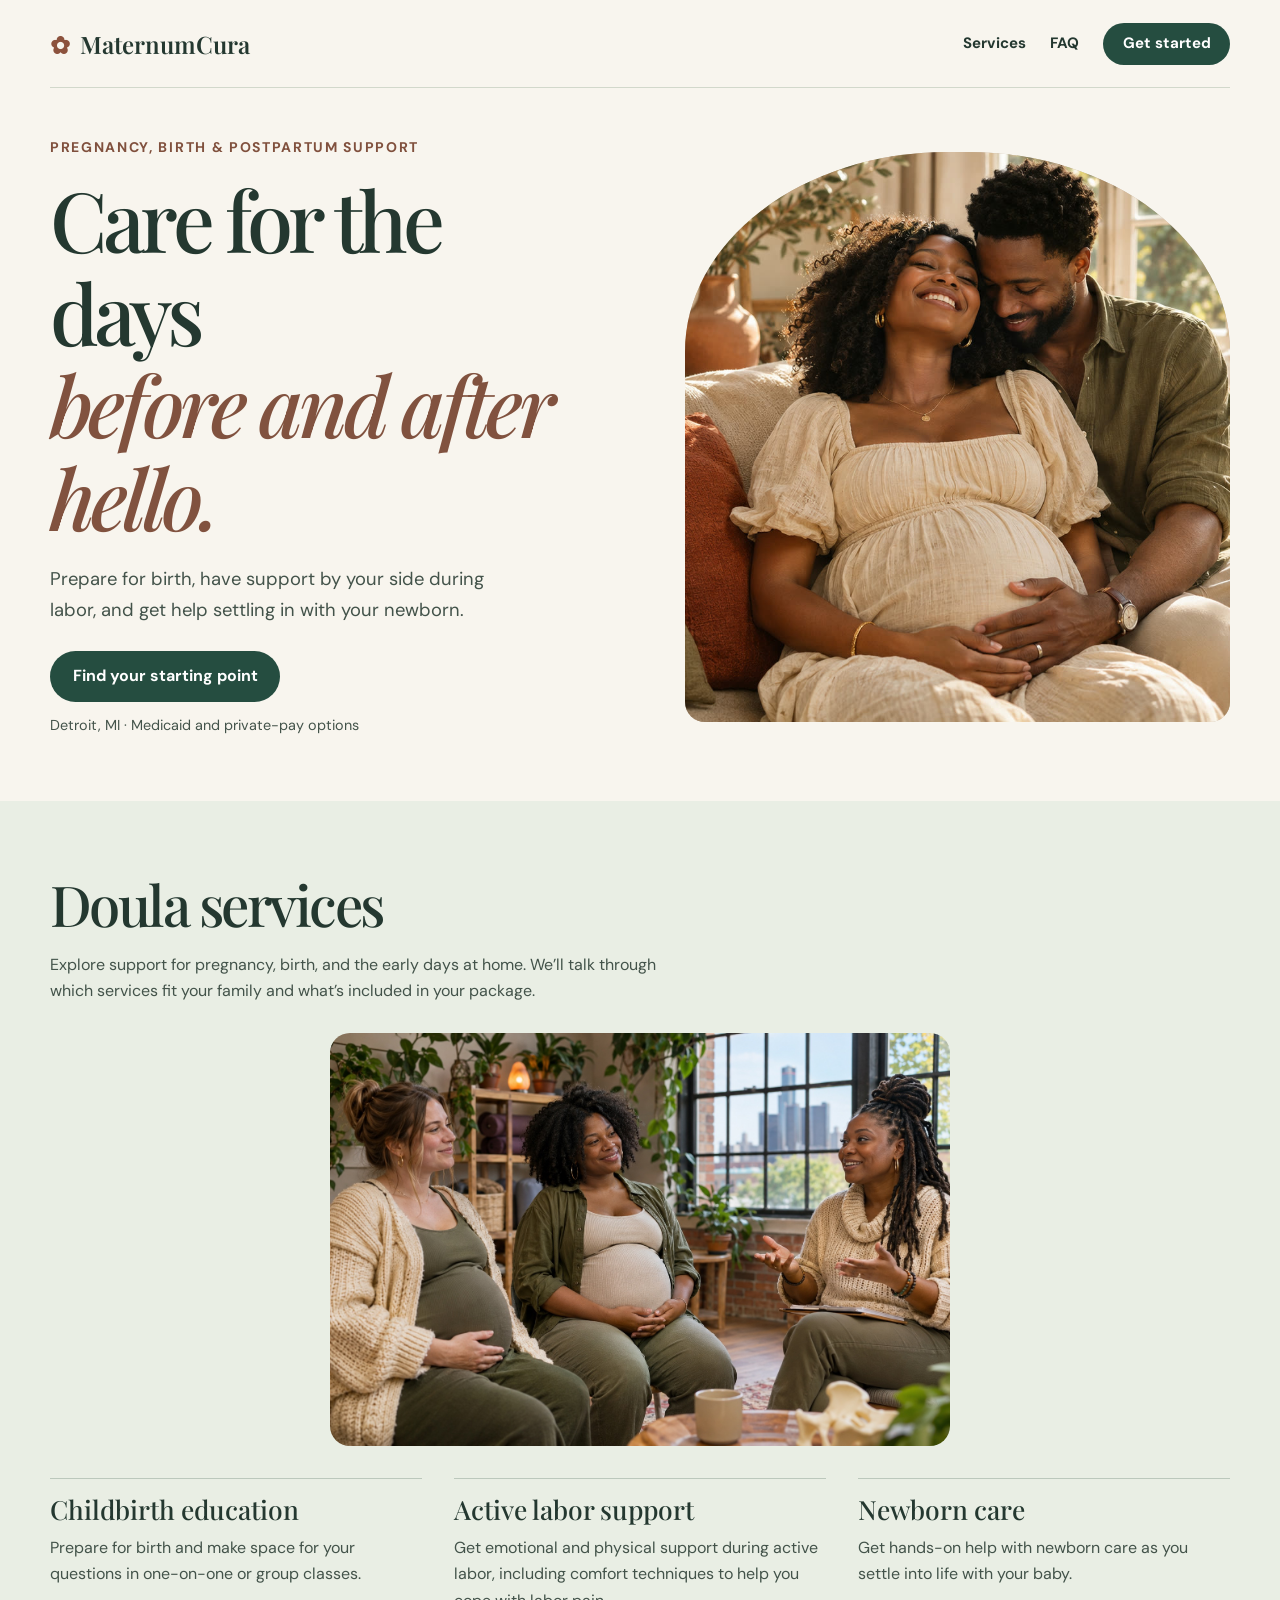
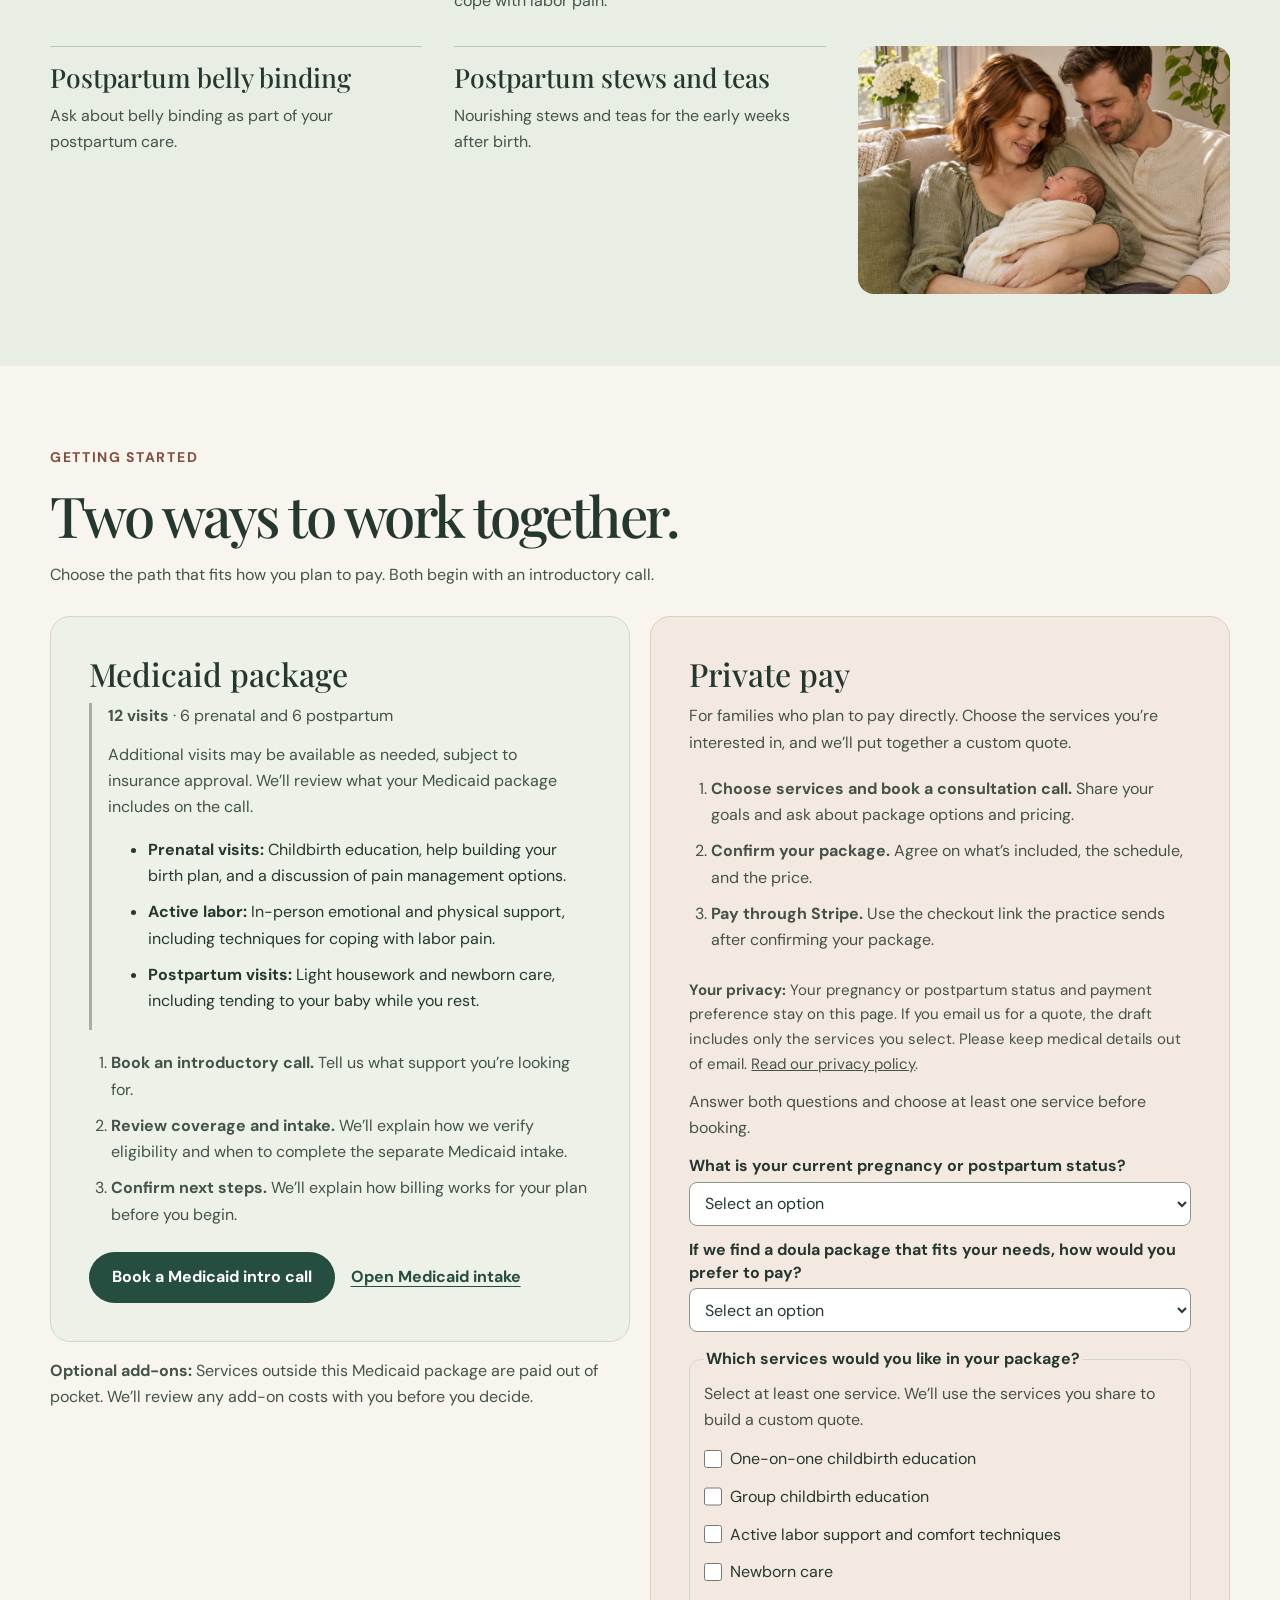
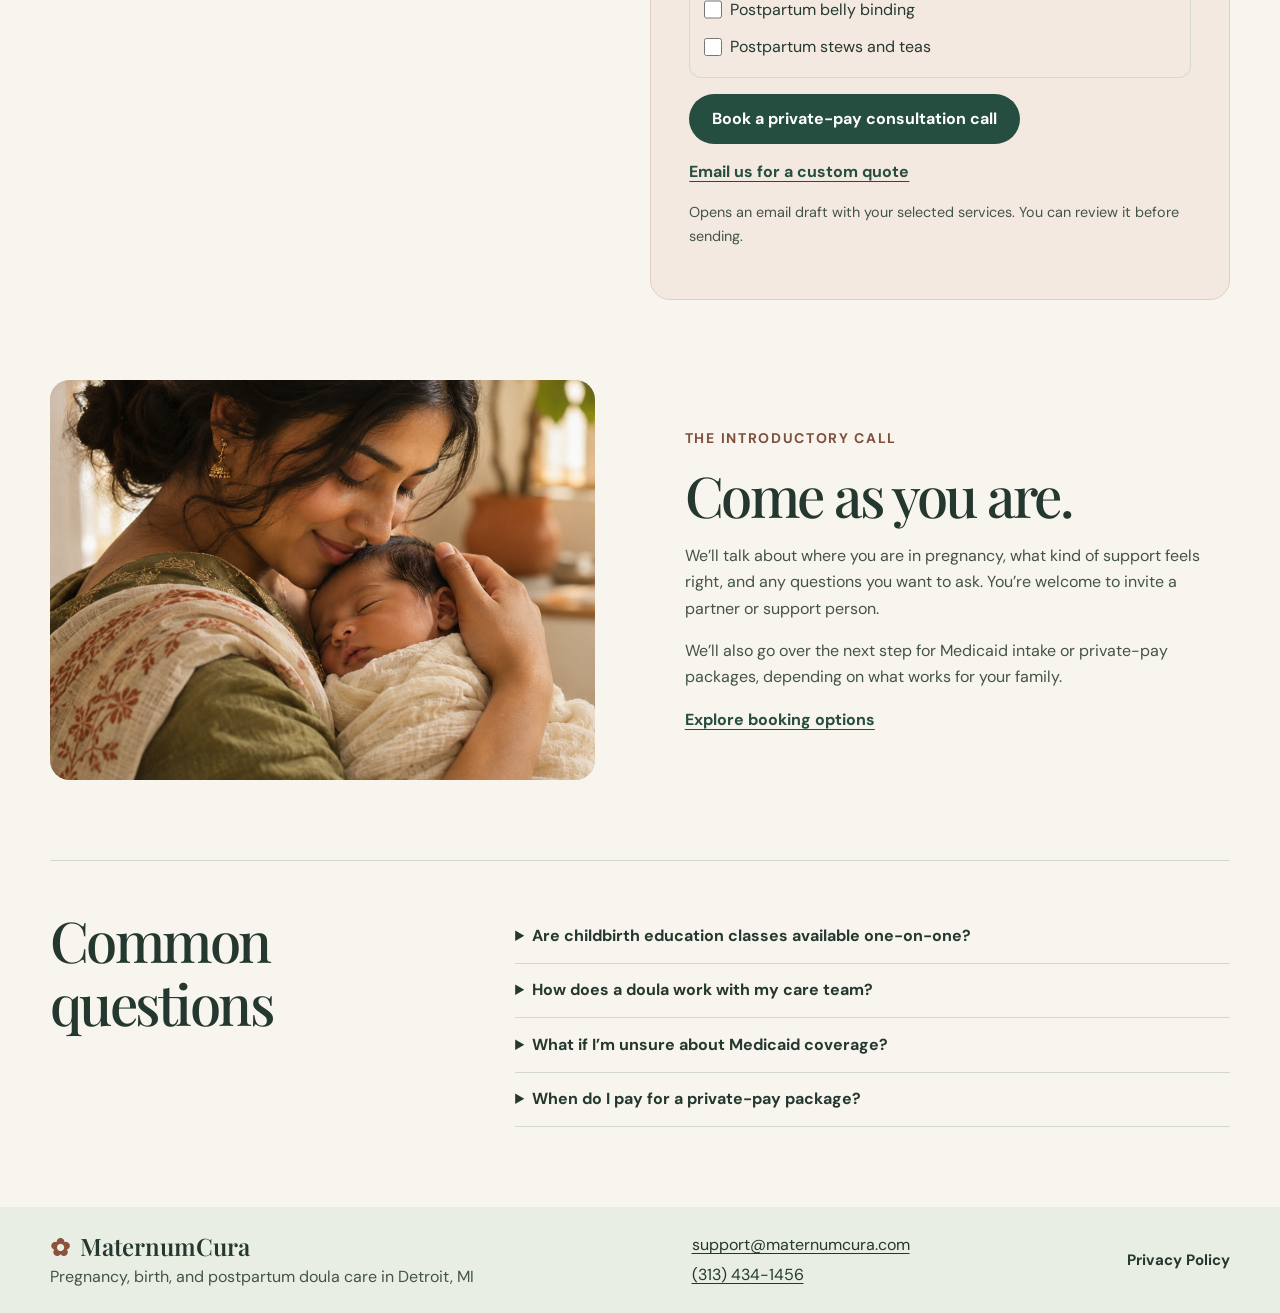
==== commit a2b6de0b: "Move privacy policy to standalone page" ====
--- a/index.html
+++ b/index.html
@@ -80,7 +80,7 @@
           <li><strong>Pay through Stripe.</strong> Use the checkout link the practice sends after confirming your package.</li>
         </ol>
         <form id="private-intake" aria-describedby="private-privacy">
-          <p id="private-privacy"><strong>Your privacy:</strong> Your pregnancy or postpartum status and payment preference stay on this page. If you email us for a quote, the draft includes only the services you select. Please keep medical details out of email. <a href="#privacy">Read our website privacy notice</a>.</p>
+          <p id="private-privacy"><strong>Your privacy:</strong> Your pregnancy or postpartum status and payment preference stay on this page. If you email us for a quote, the draft includes only the services you select. Please keep medical details out of email. <a href="privacy.html">Read our privacy policy</a>.</p>
           <div id="private-questions">
             <p id="private-questions-note">Answer both questions and choose at least one service before booking.</p>
             <label for="intro-stage">What is your current pregnancy or postpartum status?</label>
@@ -143,18 +143,6 @@
       <details><summary>When do I pay for a private-pay package?</summary><p>After you and the practice confirm your package and price, you’ll receive a Stripe checkout link. You can ask about costs and payment timing during the introductory call.</p></details>
     </div>
   </section>
-  <section class="shell faq" id="privacy" aria-labelledby="privacy-title">
-    <h2 id="privacy-title">Website privacy notice</h2>
-    <div>
-      <h3>Private-pay questionnaire</h3>
-      <p>Your pregnancy or postpartum status and payment preference stay in the booking form in your browser. The website does not send those answers to Maternum Cura, the scheduling service, or the quote email.</p>
-      <h3>Email, scheduling, and intake</h3>
-      <p>The quote button opens an email draft with the services you selected. You can review the draft and decide whether to send it. Scheduling, Medicaid intake, and payments take place through separate services when available. Review their privacy information before entering personal details.</p>
-      <h3>Sharing sensitive information</h3>
-      <p>Please keep medical records, insurance ID numbers, and payment card details out of ordinary email. If we need sensitive information for your care or intake, call <a href="tel:+13134341456">(313) 434-1456</a> and ask how to share it securely.</p>
-      <p>For general privacy questions, contact <a href="mailto:support@maternumcura.com">support@maternumcura.com</a>.</p>
-    </div>
-  </section>
 </main>
 
 <footer>
@@ -167,7 +155,7 @@
       <a href="mailto:support@maternumcura.com">support@maternumcura.com</a>
       <a href="tel:+13134341456">(313) 434-1456</a>
     </address>
-    <a href="#privacy">Privacy</a>
+    <a href="privacy.html">Privacy Policy</a>
   </div>
 </footer>
 <dialog aria-labelledby="dialog-title">
--- a/styles.css
+++ b/styles.css
@@ -97,3 +97,5 @@
 
 #private-intake{width:100%}
 #private-privacy{margin-top:0;font-size:.94rem}
+
+.privacy-content h2{font-size:1.65rem;letter-spacing:normal}
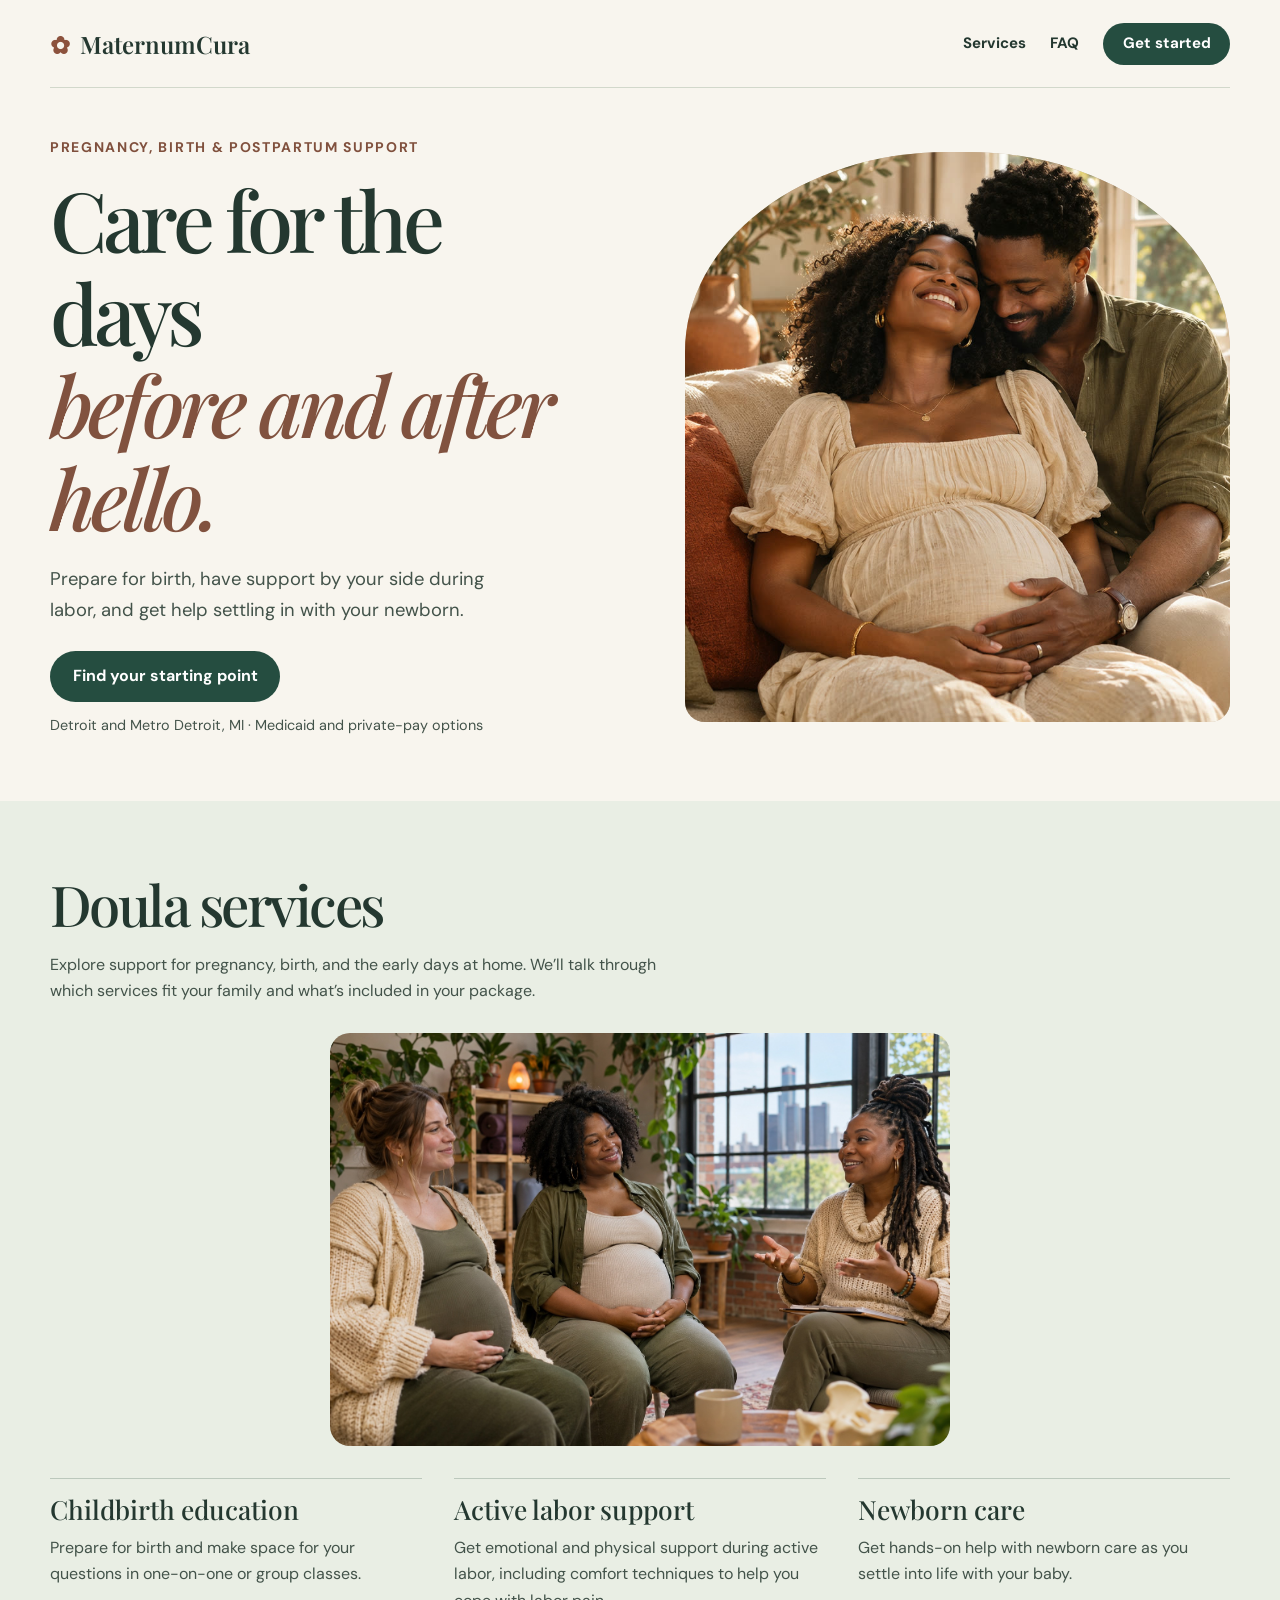
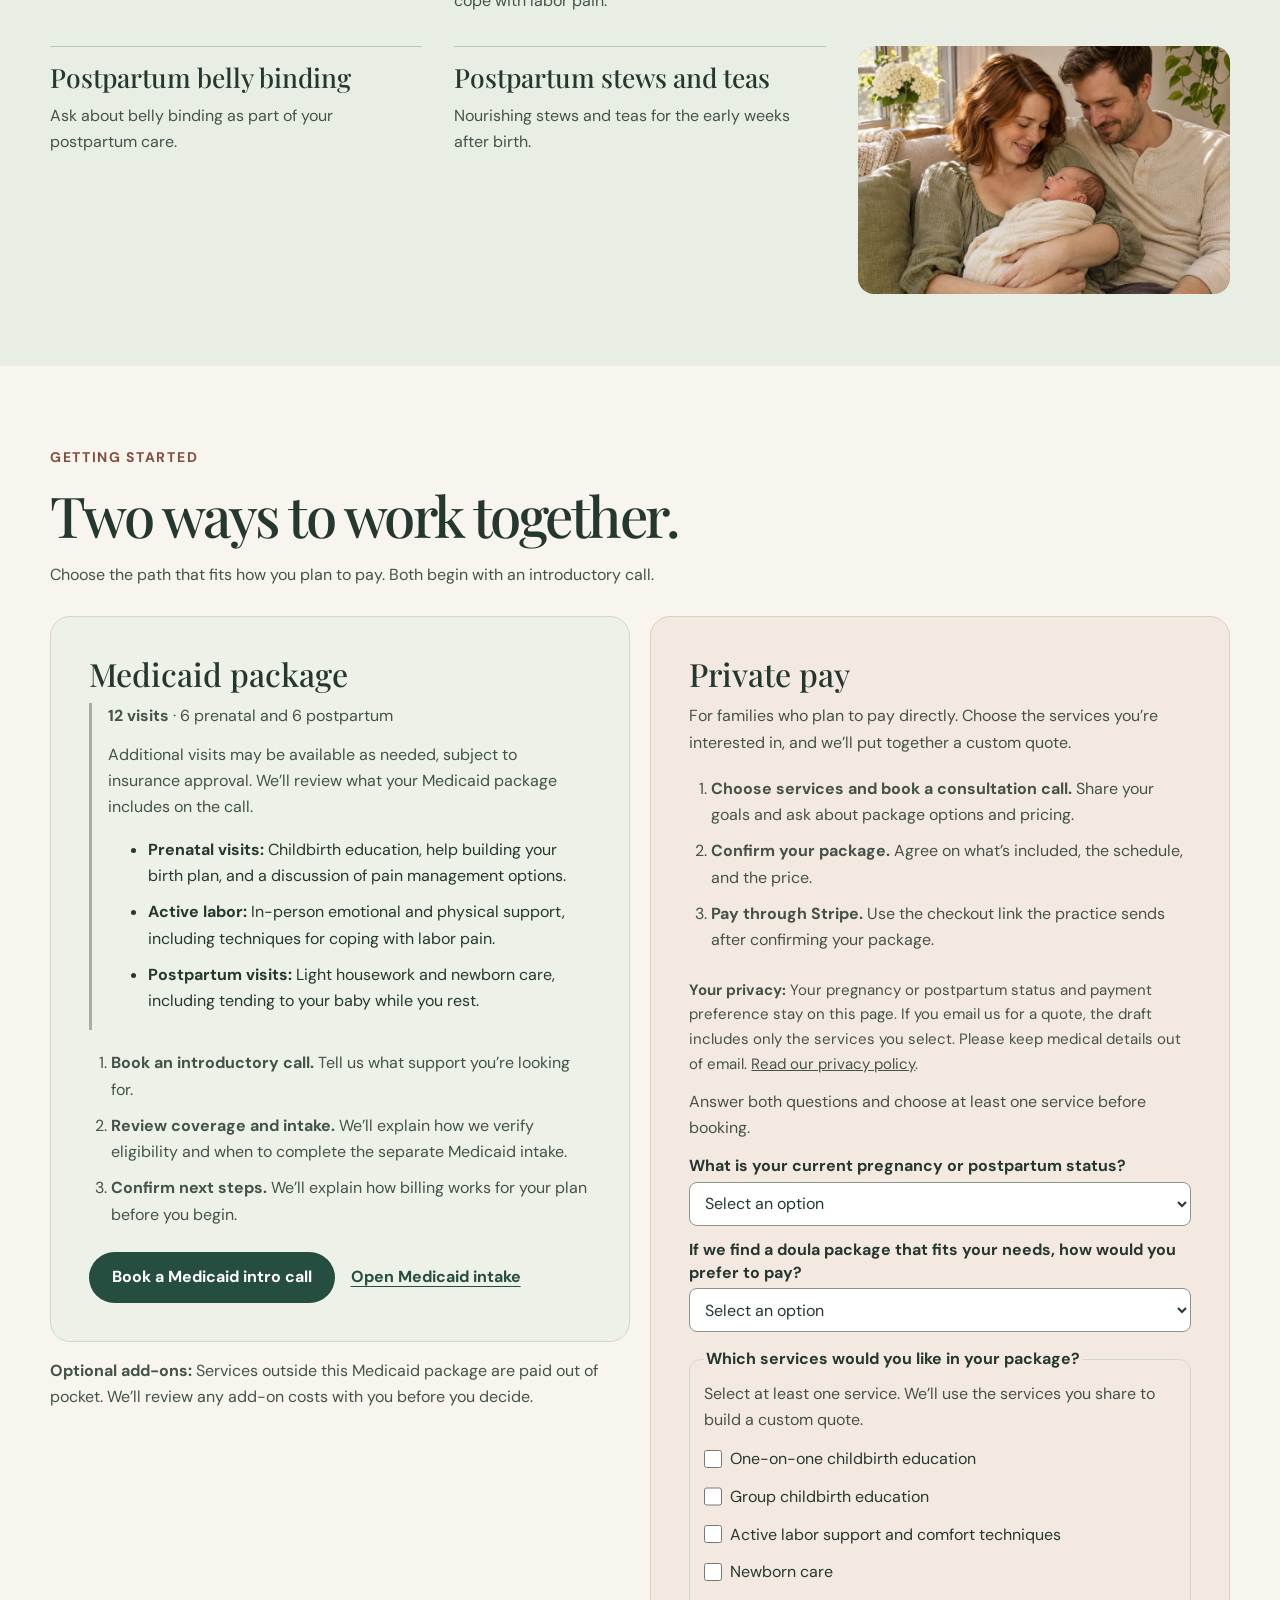
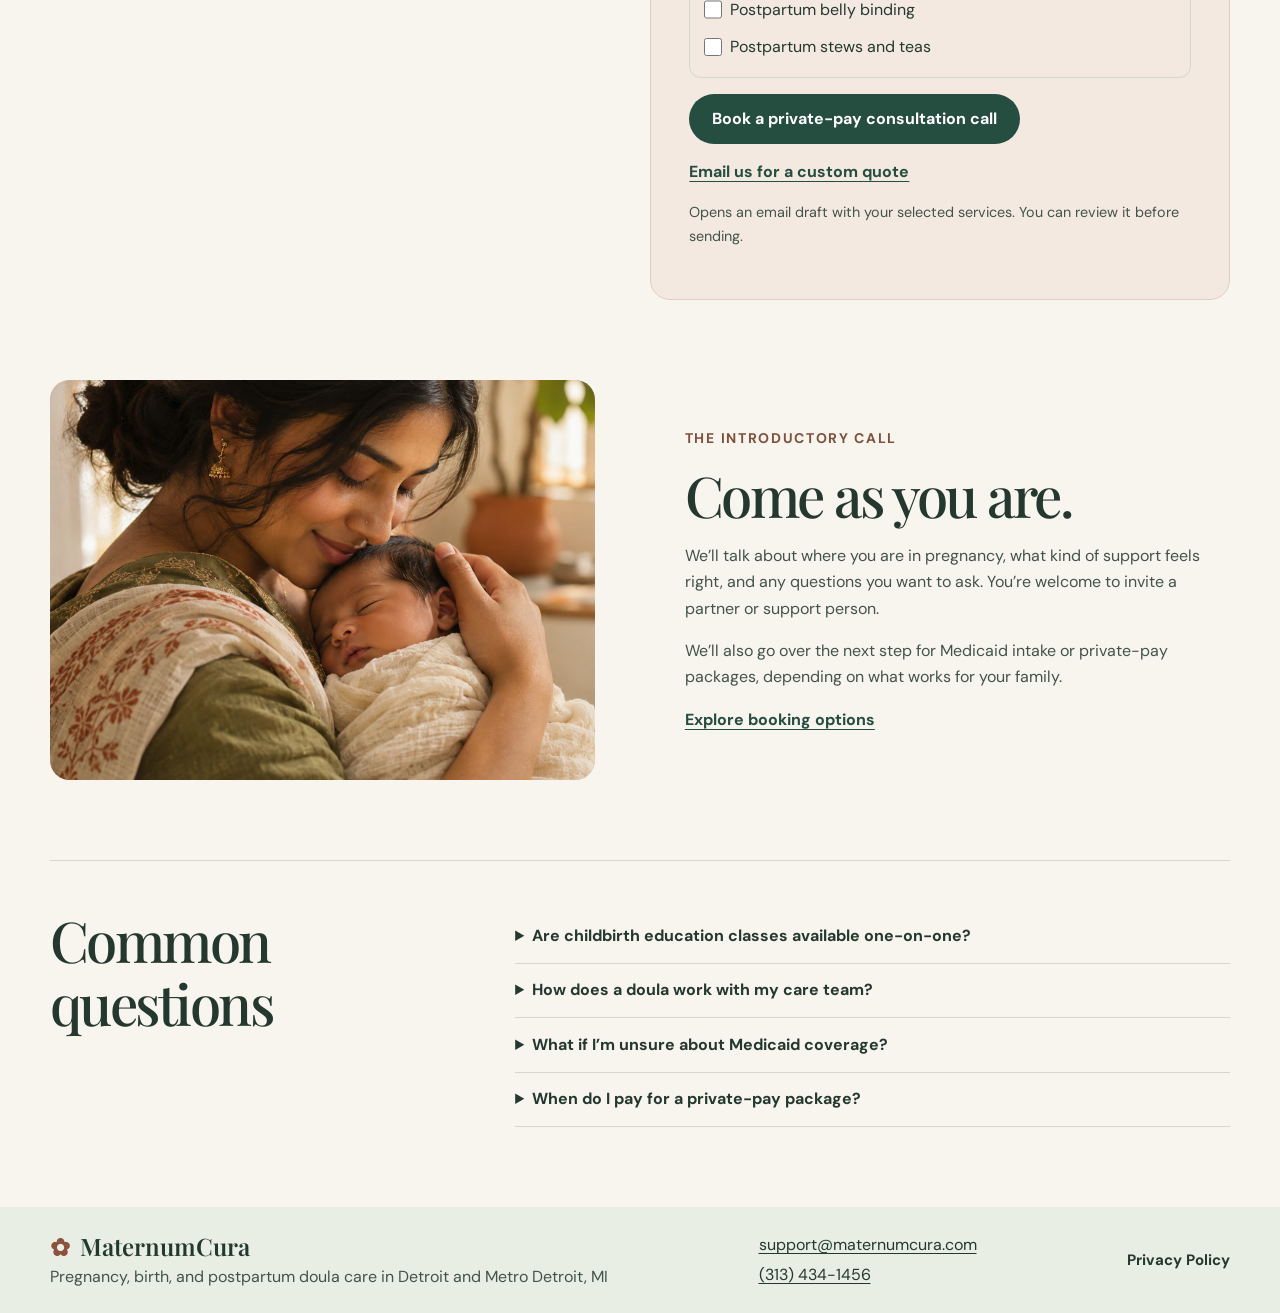
==== commit bca7af1c: "Clarify Detroit and Metro Detroit service area" ====
--- a/index.html
+++ b/index.html
@@ -3,9 +3,9 @@
 <head>
   <meta charset="utf-8">
   <meta name="viewport" content="width=device-width, initial-scale=1">
-  <meta name="description" content="MaternumCura offers pregnancy, labor, postpartum, and newborn support in Detroit, MI, for Medicaid and private-pay families.">
+  <meta name="description" content="MaternumCura offers pregnancy, labor, postpartum, and newborn support across Detroit and the surrounding Metro Detroit area for Medicaid and private-pay families.">
   <meta name="theme-color" content="#f8f5ee">
-  <title>MaternumCura | Detroit Doula Care</title>
+  <title>MaternumCura | Metro Detroit Doula Care</title>
   <link rel="icon" href="assets/icon.png" type="image/png">
   <link rel="stylesheet" href="styles.css?v=required-intake">
   <script defer src="config.js"></script>
@@ -24,7 +24,7 @@
       <h1 id="hero-title">Care for the days <em>before and after hello.</em></h1>
       <p>Prepare for birth, have support by your side during labor, and get help settling in with your newborn.</p>
       <a class="button" href="#start">Find your starting point</a>
-      <p class="note">Detroit, MI · Medicaid and private-pay options</p>
+      <p class="note">Detroit and Metro Detroit, MI · Medicaid and private-pay options</p>
     </div>
     <img class="hero-photo" src="assets/expecting.jpg" alt="An expectant parent and their partner sitting together at home" width="886" height="886" fetchpriority="high">
   </section>
@@ -149,7 +149,7 @@
   <div class="shell footer">
     <div>
       <a class="brand" href="./"><span aria-hidden="true">✿</span> MaternumCura</a>
-      <p>Pregnancy, birth, and postpartum doula care in Detroit, MI</p>
+      <p>Pregnancy, birth, and postpartum doula care in Detroit and Metro Detroit, MI</p>
     </div>
     <address class="contact">
       <a href="mailto:support@maternumcura.com">support@maternumcura.com</a>
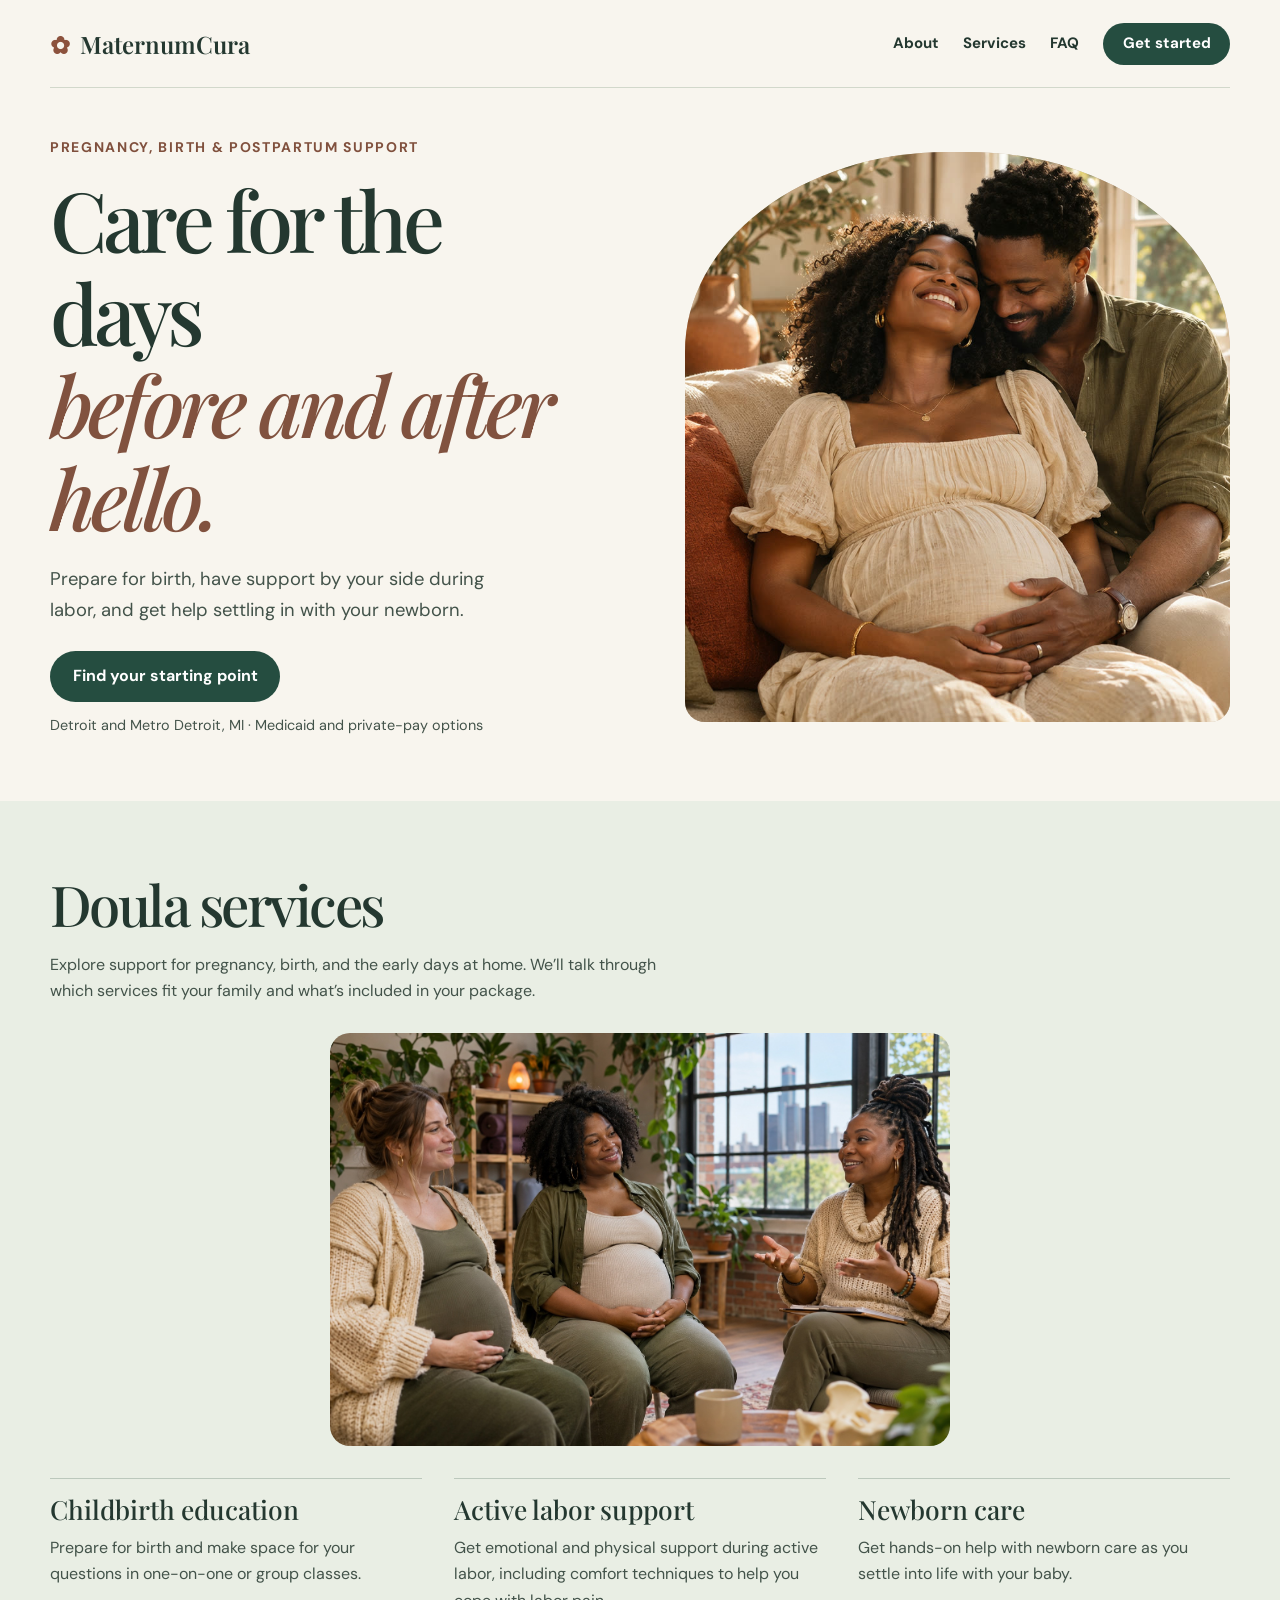
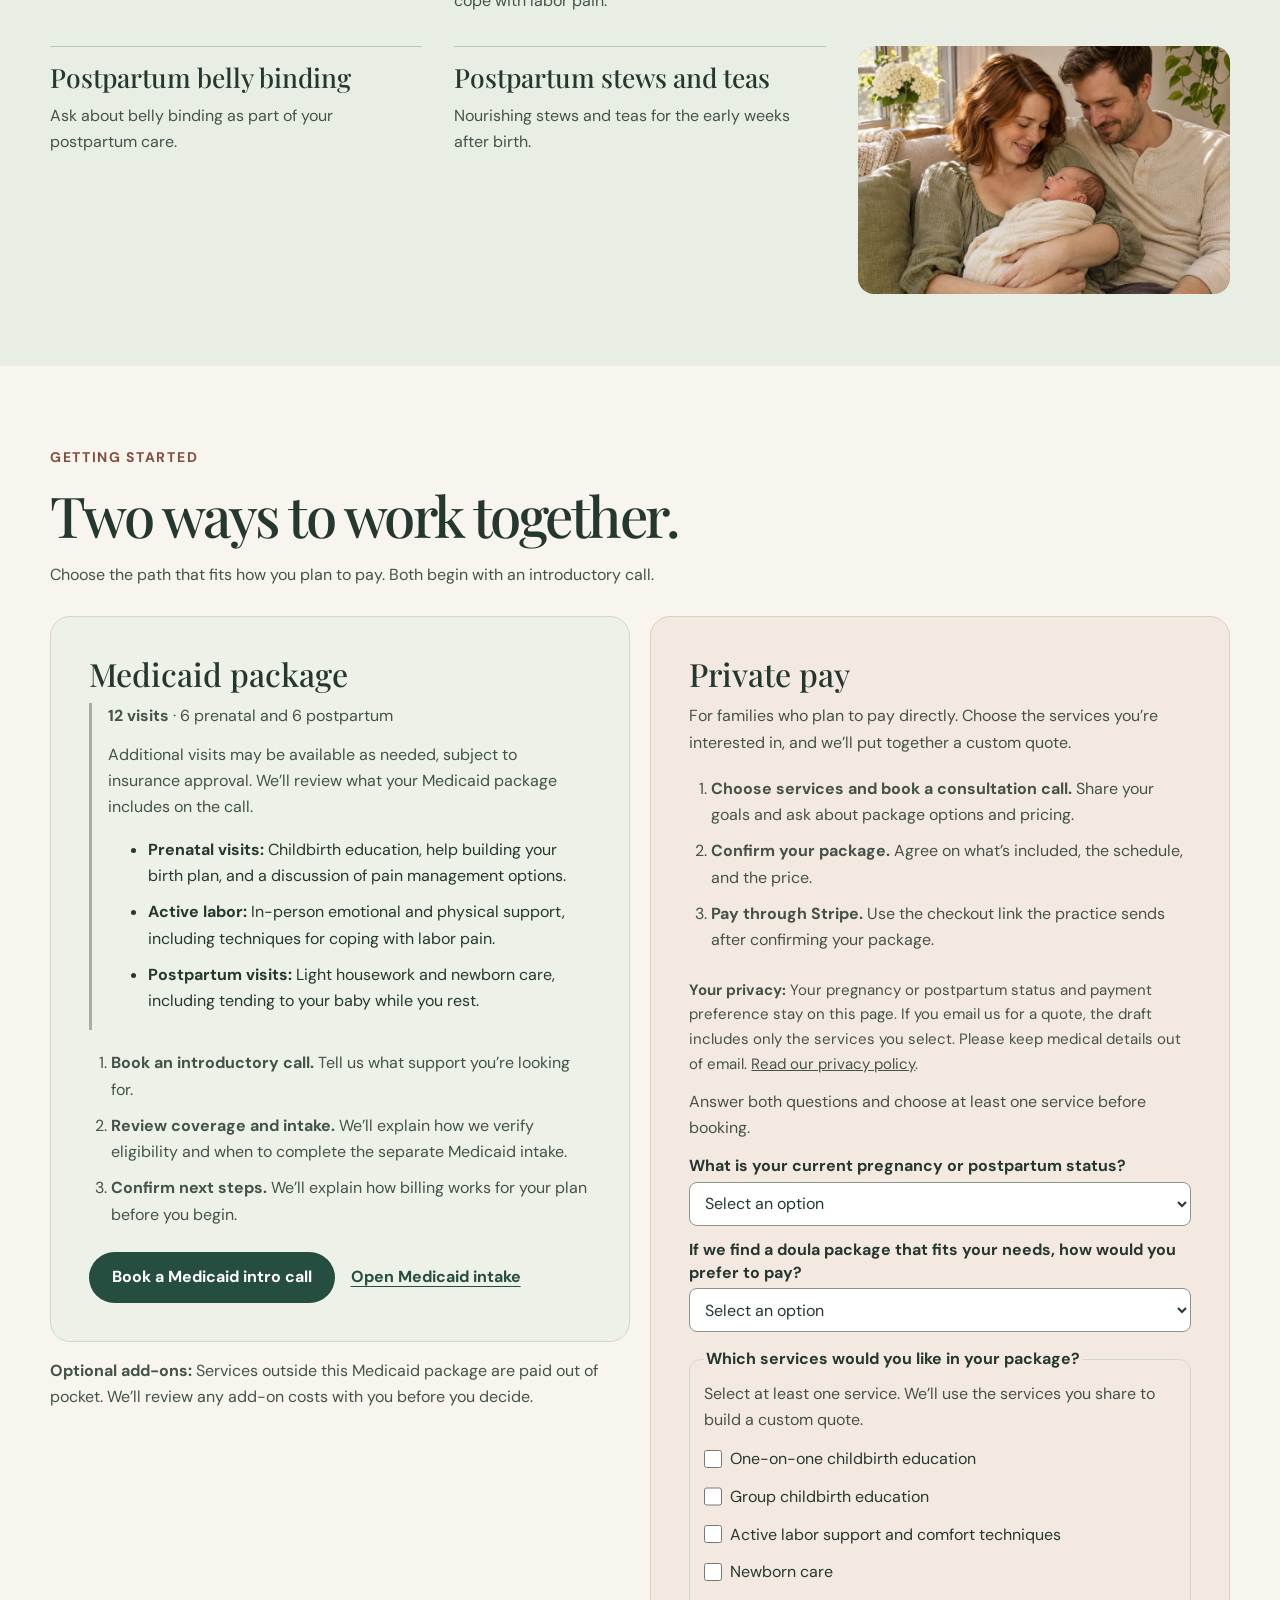
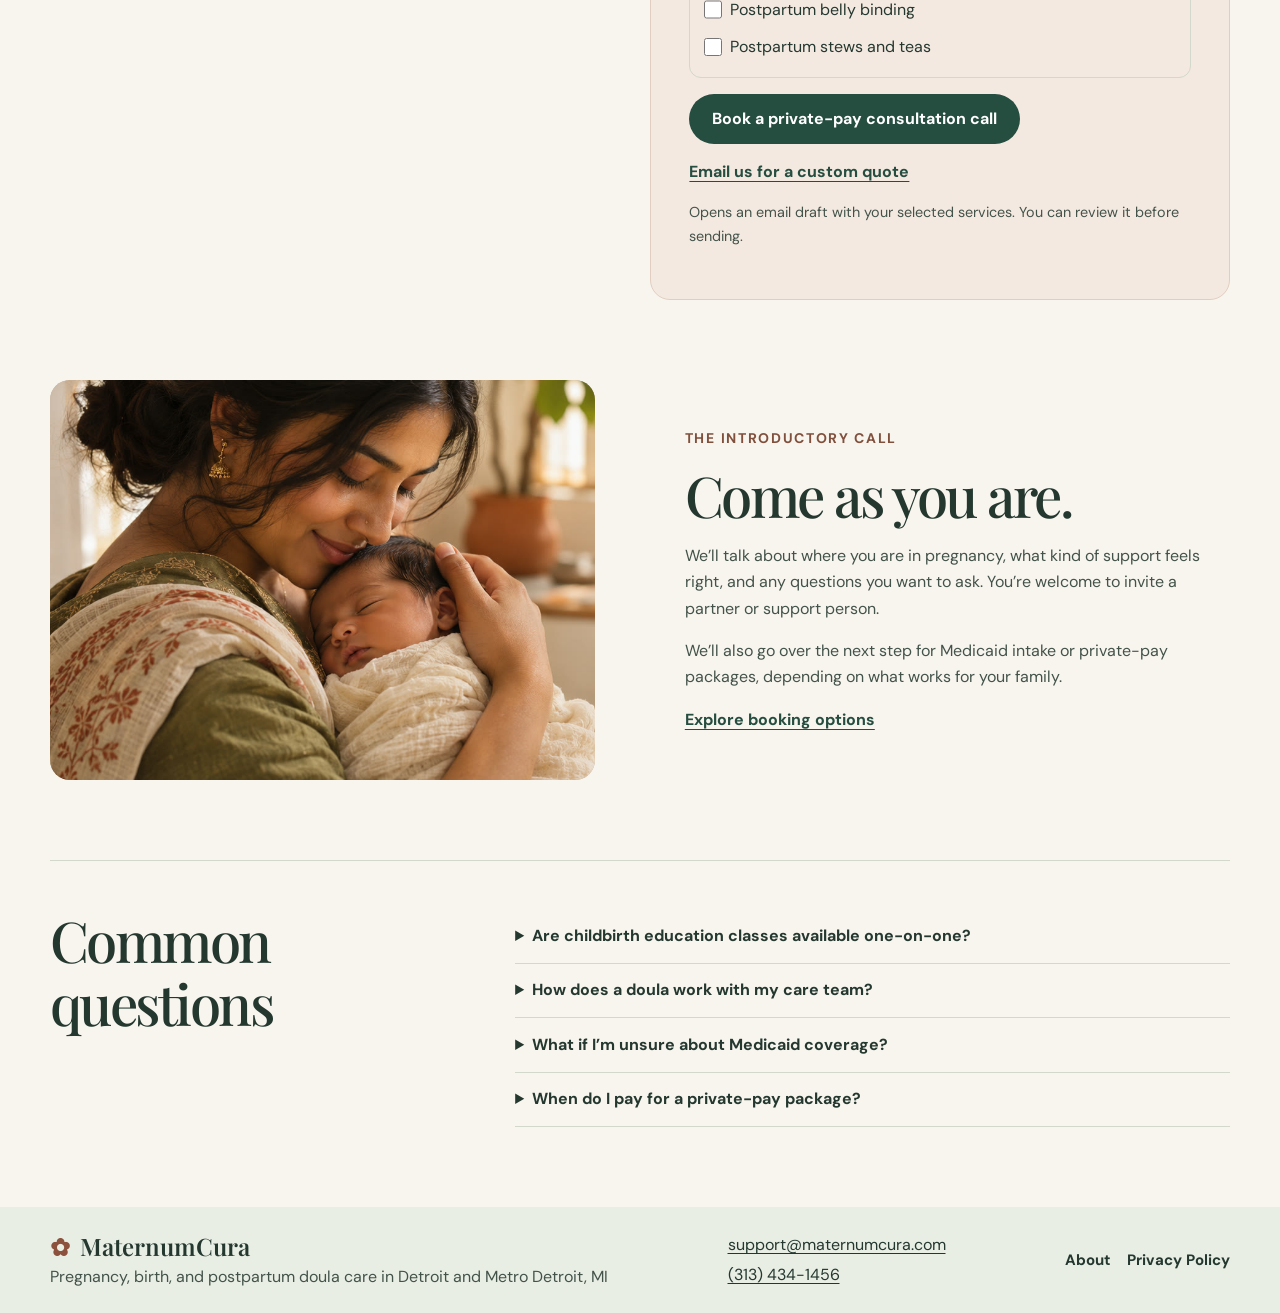
==== commit 40093d0d: "Add founder About page for Sumayyah Yaseen" ====
--- a/index.html
+++ b/index.html
@@ -7,7 +7,7 @@
   <meta name="theme-color" content="#f8f5ee">
   <title>MaternumCura | Metro Detroit Doula Care</title>
   <link rel="icon" href="assets/icon.png" type="image/png">
-  <link rel="stylesheet" href="styles.css?v=required-intake">
+  <link rel="stylesheet" href="styles.css?v=about-page">
   <script defer src="config.js"></script>
   <script defer src="site.js?v=required-intake"></script>
 </head>
@@ -15,7 +15,7 @@
 <a class="skip" href="#main">Skip to content</a>
 <header class="shell header">
   <a class="brand" href="./"><span aria-hidden="true">✿</span> MaternumCura</a>
-  <nav aria-label="Main navigation"><a href="#support">Services</a><a href="#faq">FAQ</a><a class="button compact" href="#start">Get started</a></nav>
+  <nav aria-label="Main navigation"><a href="about.html">About</a><a href="#support">Services</a><a href="#faq">FAQ</a><a class="button compact" href="#start">Get started</a></nav>
 </header>
 <main id="main">
   <section class="shell hero" aria-labelledby="hero-title">
@@ -155,7 +155,7 @@
       <a href="mailto:support@maternumcura.com">support@maternumcura.com</a>
       <a href="tel:+13134341456">(313) 434-1456</a>
     </address>
-    <a href="privacy.html">Privacy Policy</a>
+    <div class="footer-links"><a href="about.html">About</a><a href="privacy.html">Privacy Policy</a></div>
   </div>
 </footer>
 <dialog aria-labelledby="dialog-title">
--- a/styles.css
+++ b/styles.css
@@ -99,3 +99,8 @@
 #private-privacy{margin-top:0;font-size:.94rem}
 
 .privacy-content h2{font-size:1.65rem;letter-spacing:normal}
+
+.about-title{font-size:clamp(2.6rem,5vw,4.5rem)}
+.footer-links{display:flex;flex-wrap:wrap;gap:.5rem 1rem}
+.footer-links a{font-size:.94rem;font-weight:700;text-decoration:none}
+.footer-links a:hover{text-decoration:underline}
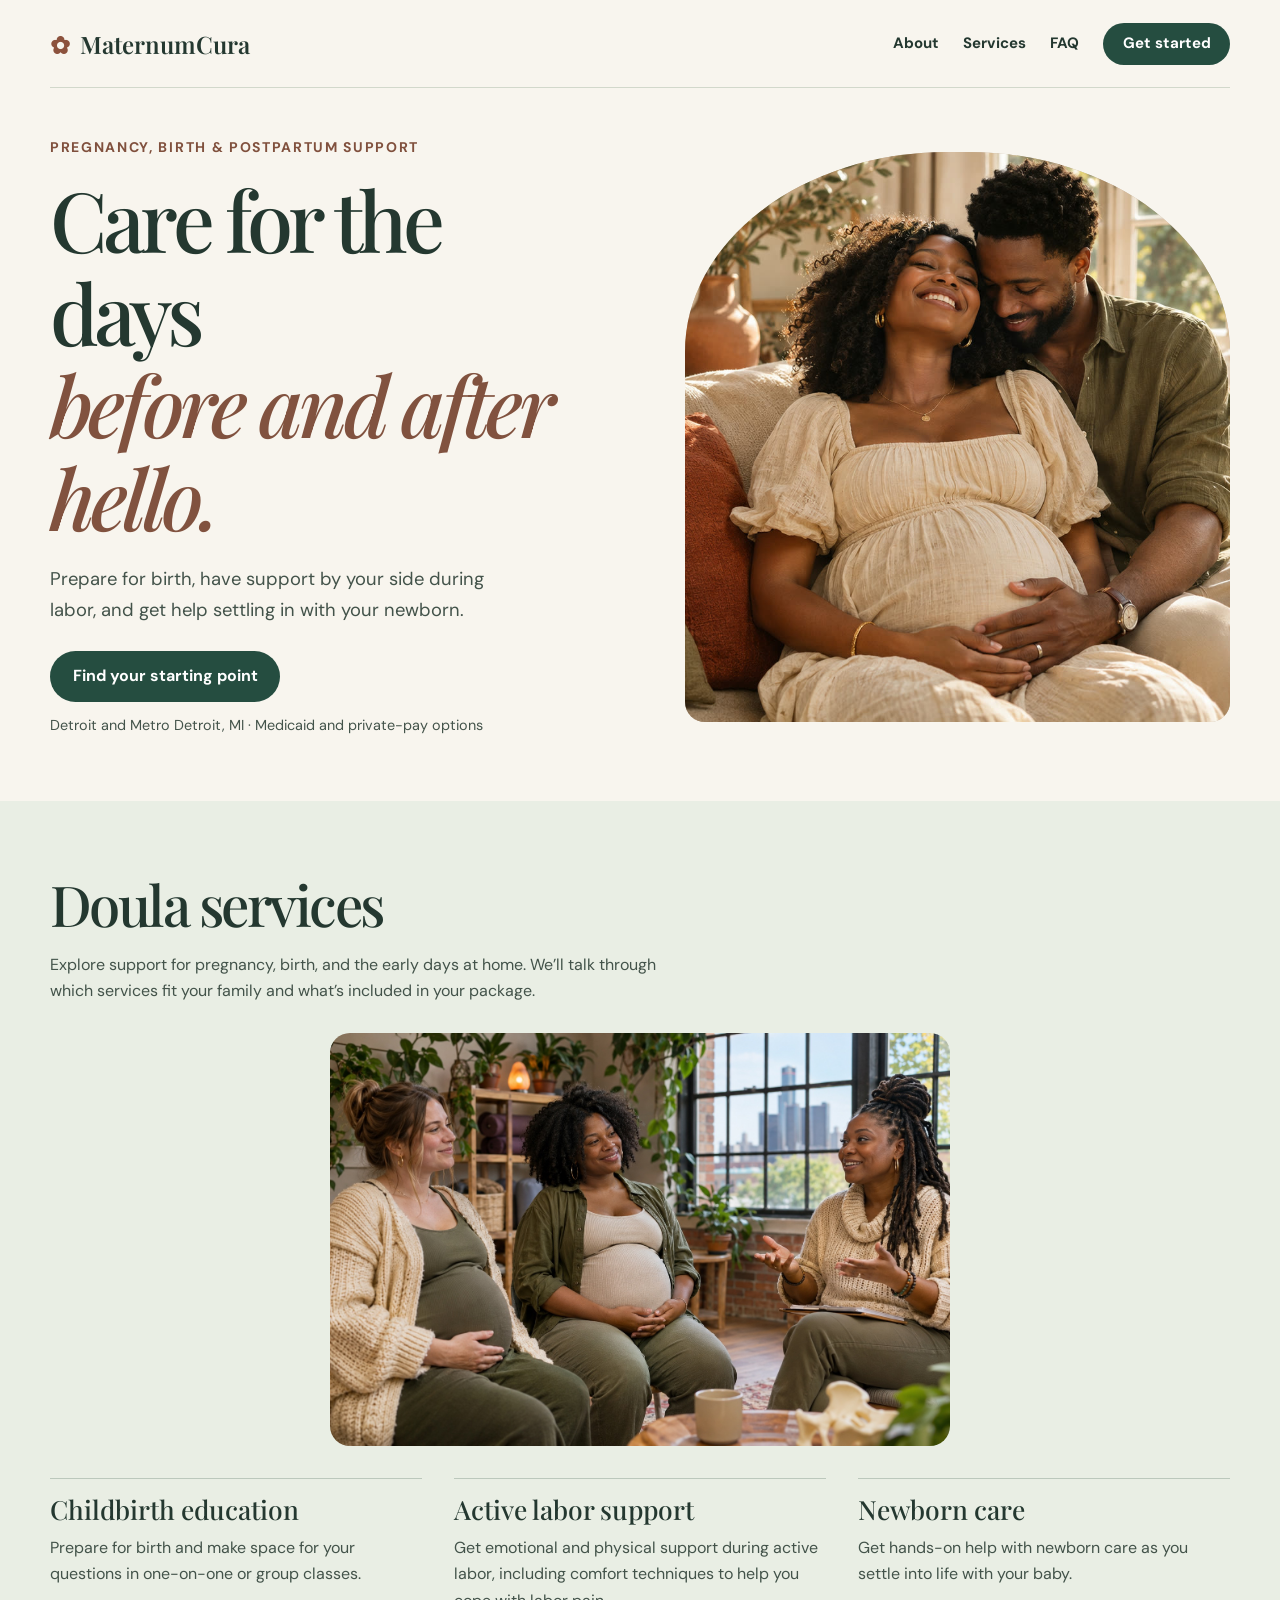
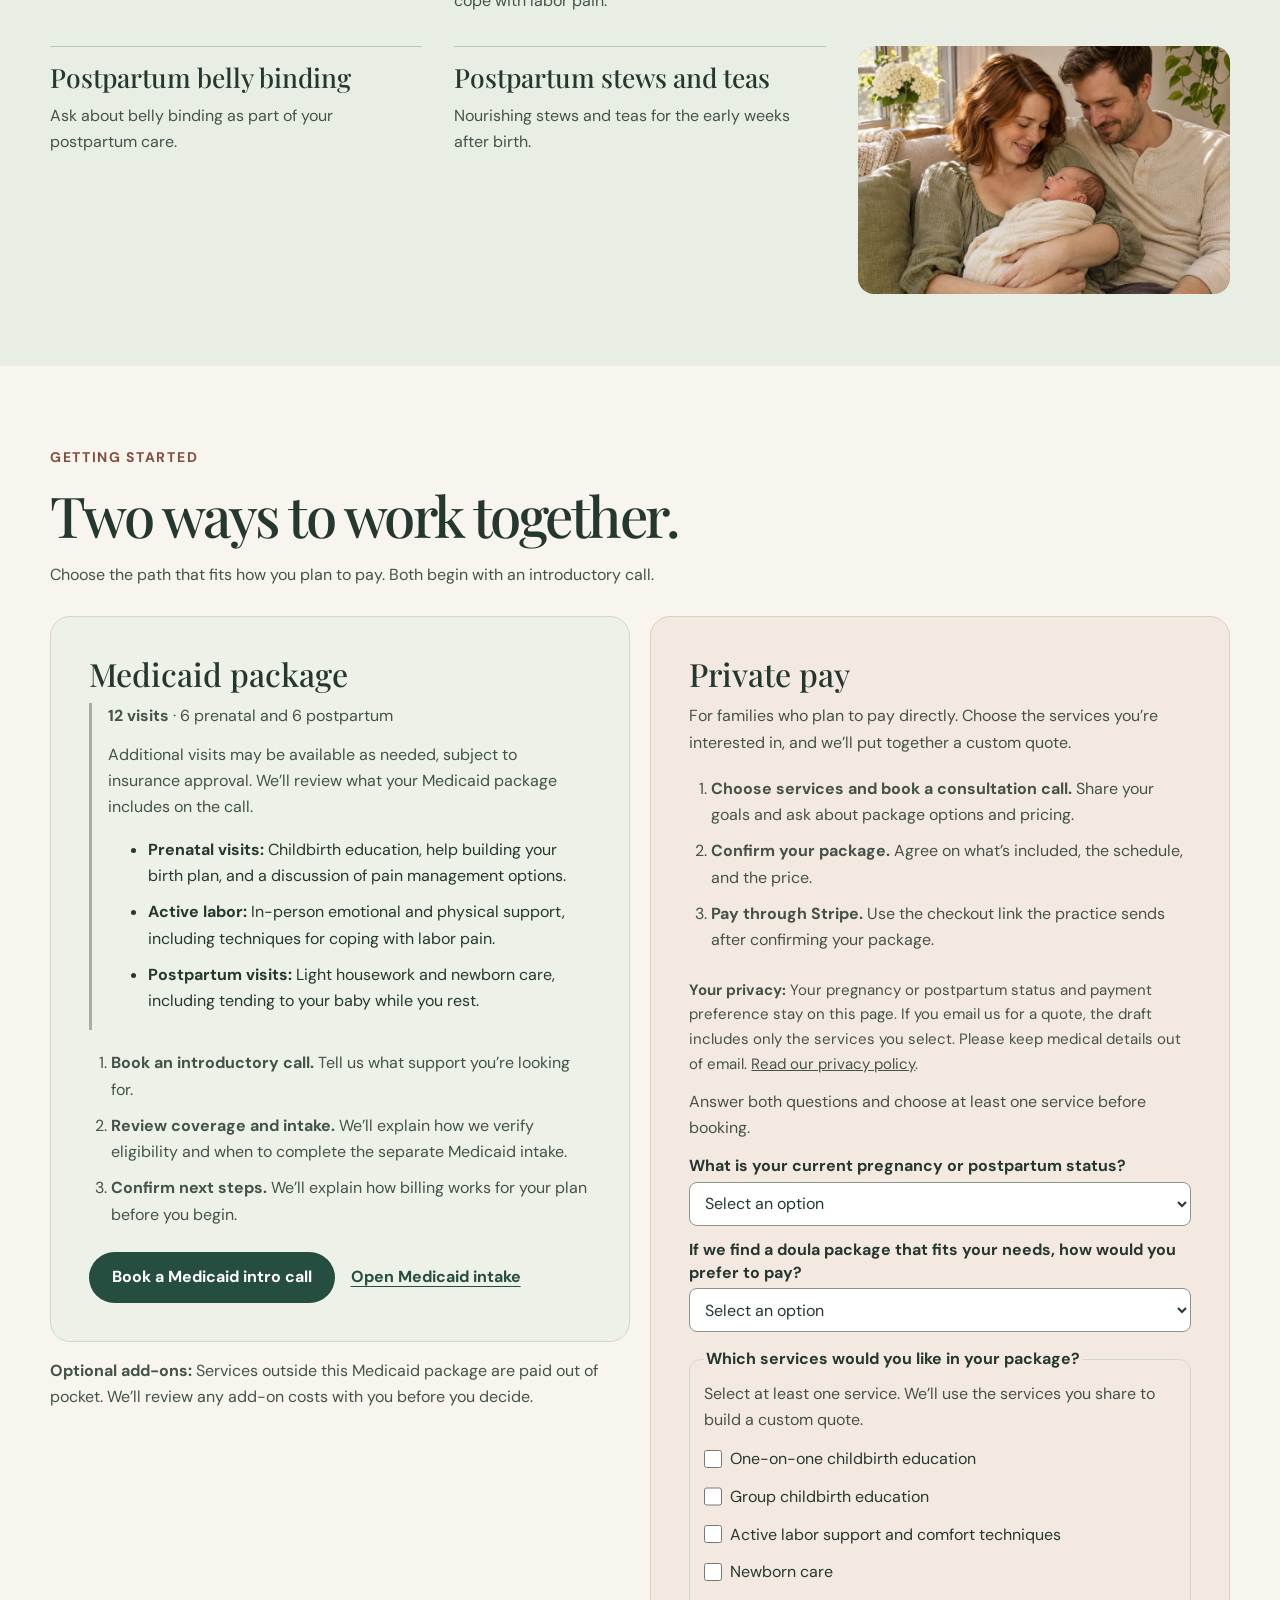
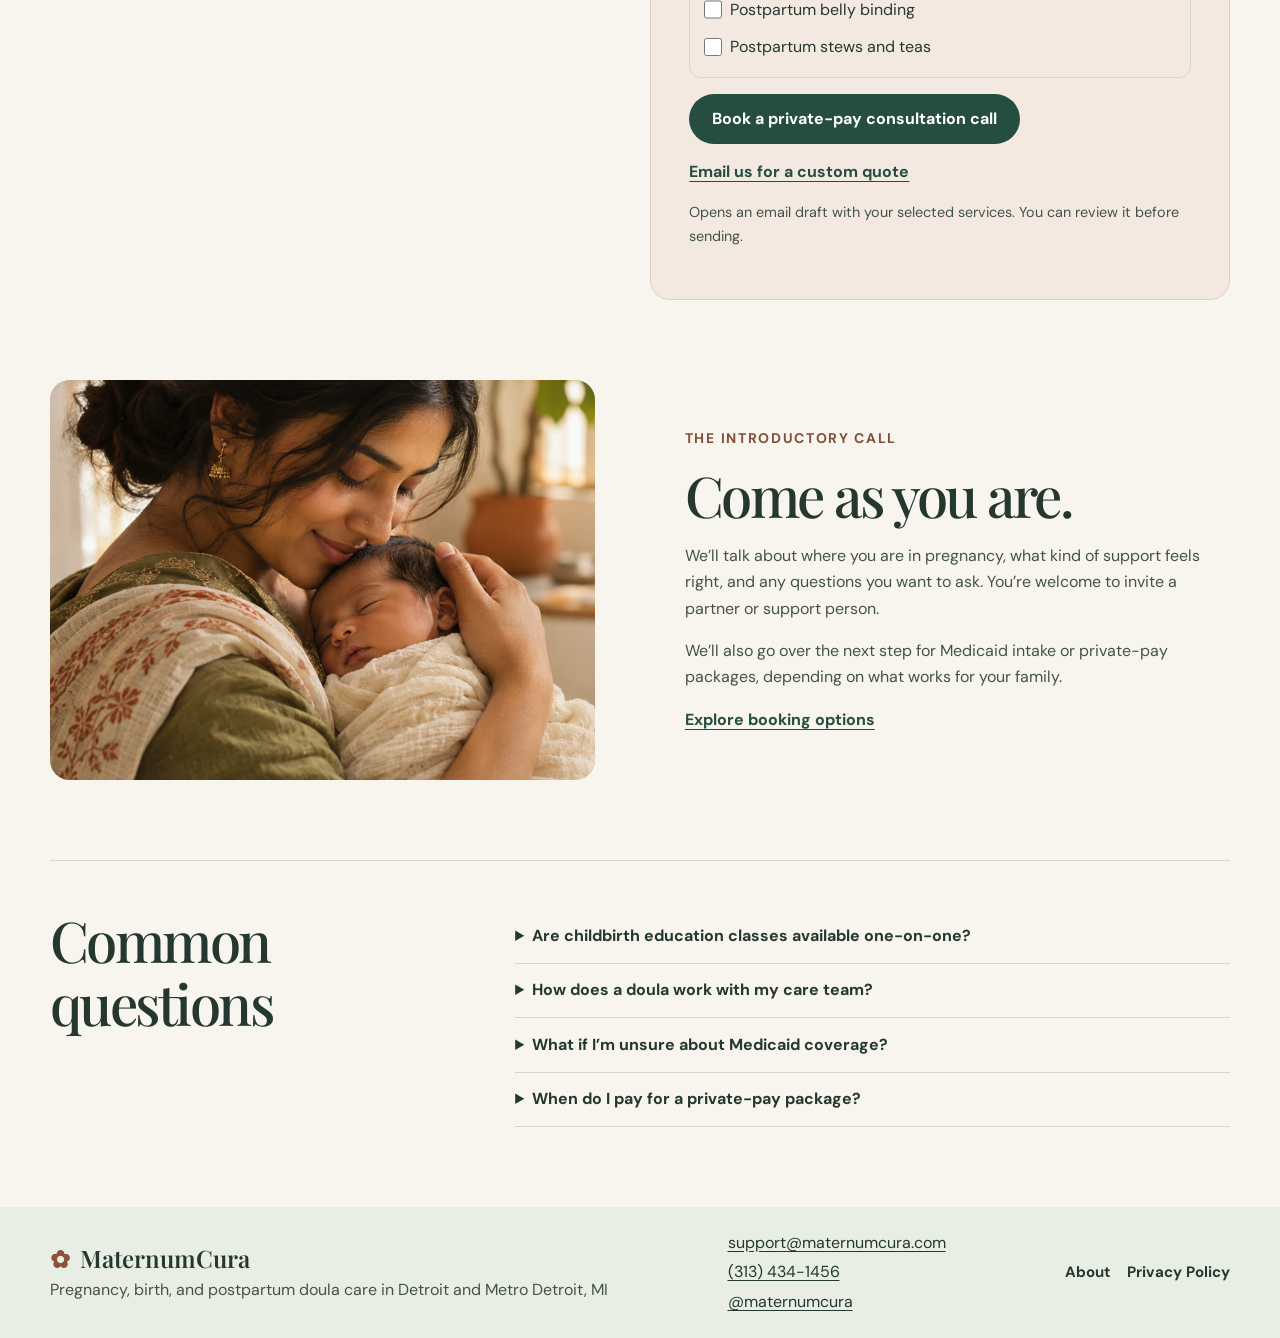
==== commit 59d2b9b6: "Link founder and business Instagram accounts" ====
--- a/index.html
+++ b/index.html
@@ -154,6 +154,7 @@
     <address class="contact">
       <a href="mailto:support@maternumcura.com">support@maternumcura.com</a>
       <a href="tel:+13134341456">(313) 434-1456</a>
+      <a href="https://www.instagram.com/maternumcura/" aria-label="Maternum Cura on Instagram">@maternumcura</a>
     </address>
     <div class="footer-links"><a href="about.html">About</a><a href="privacy.html">Privacy Policy</a></div>
   </div>
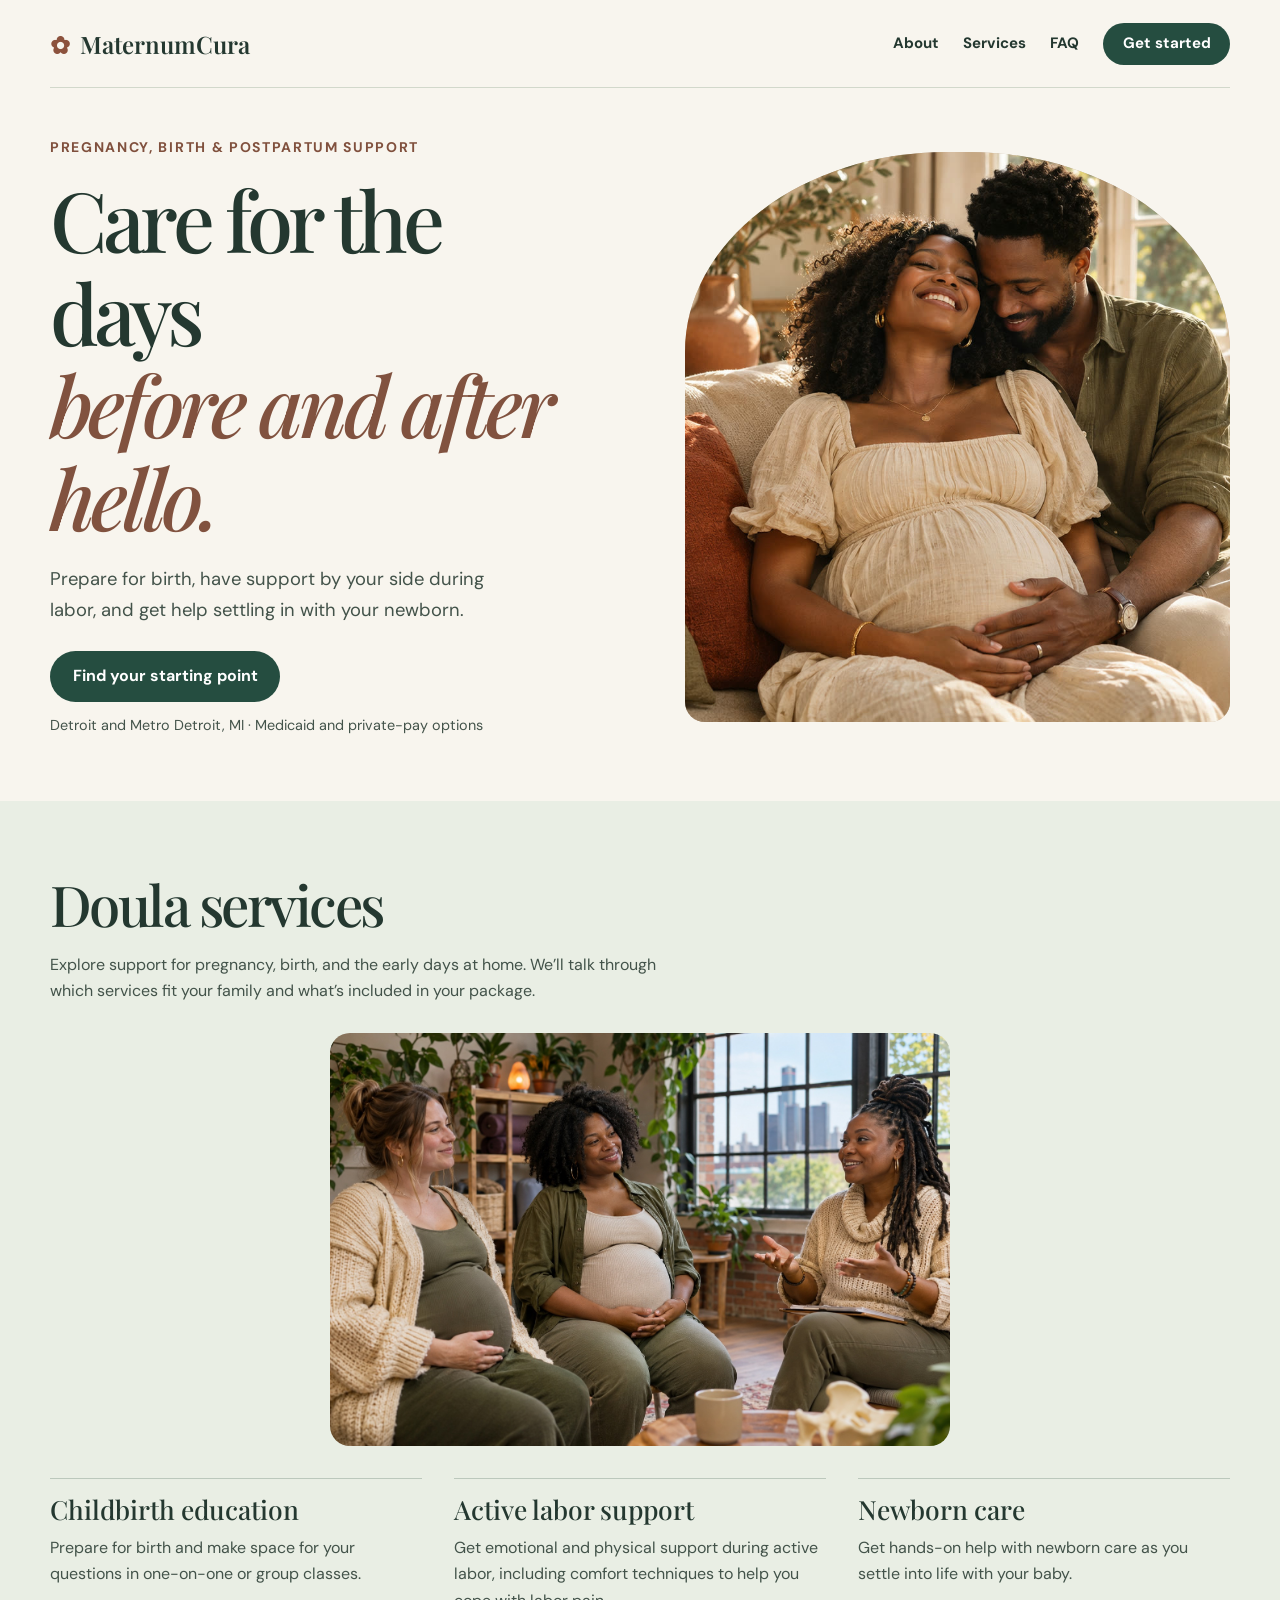
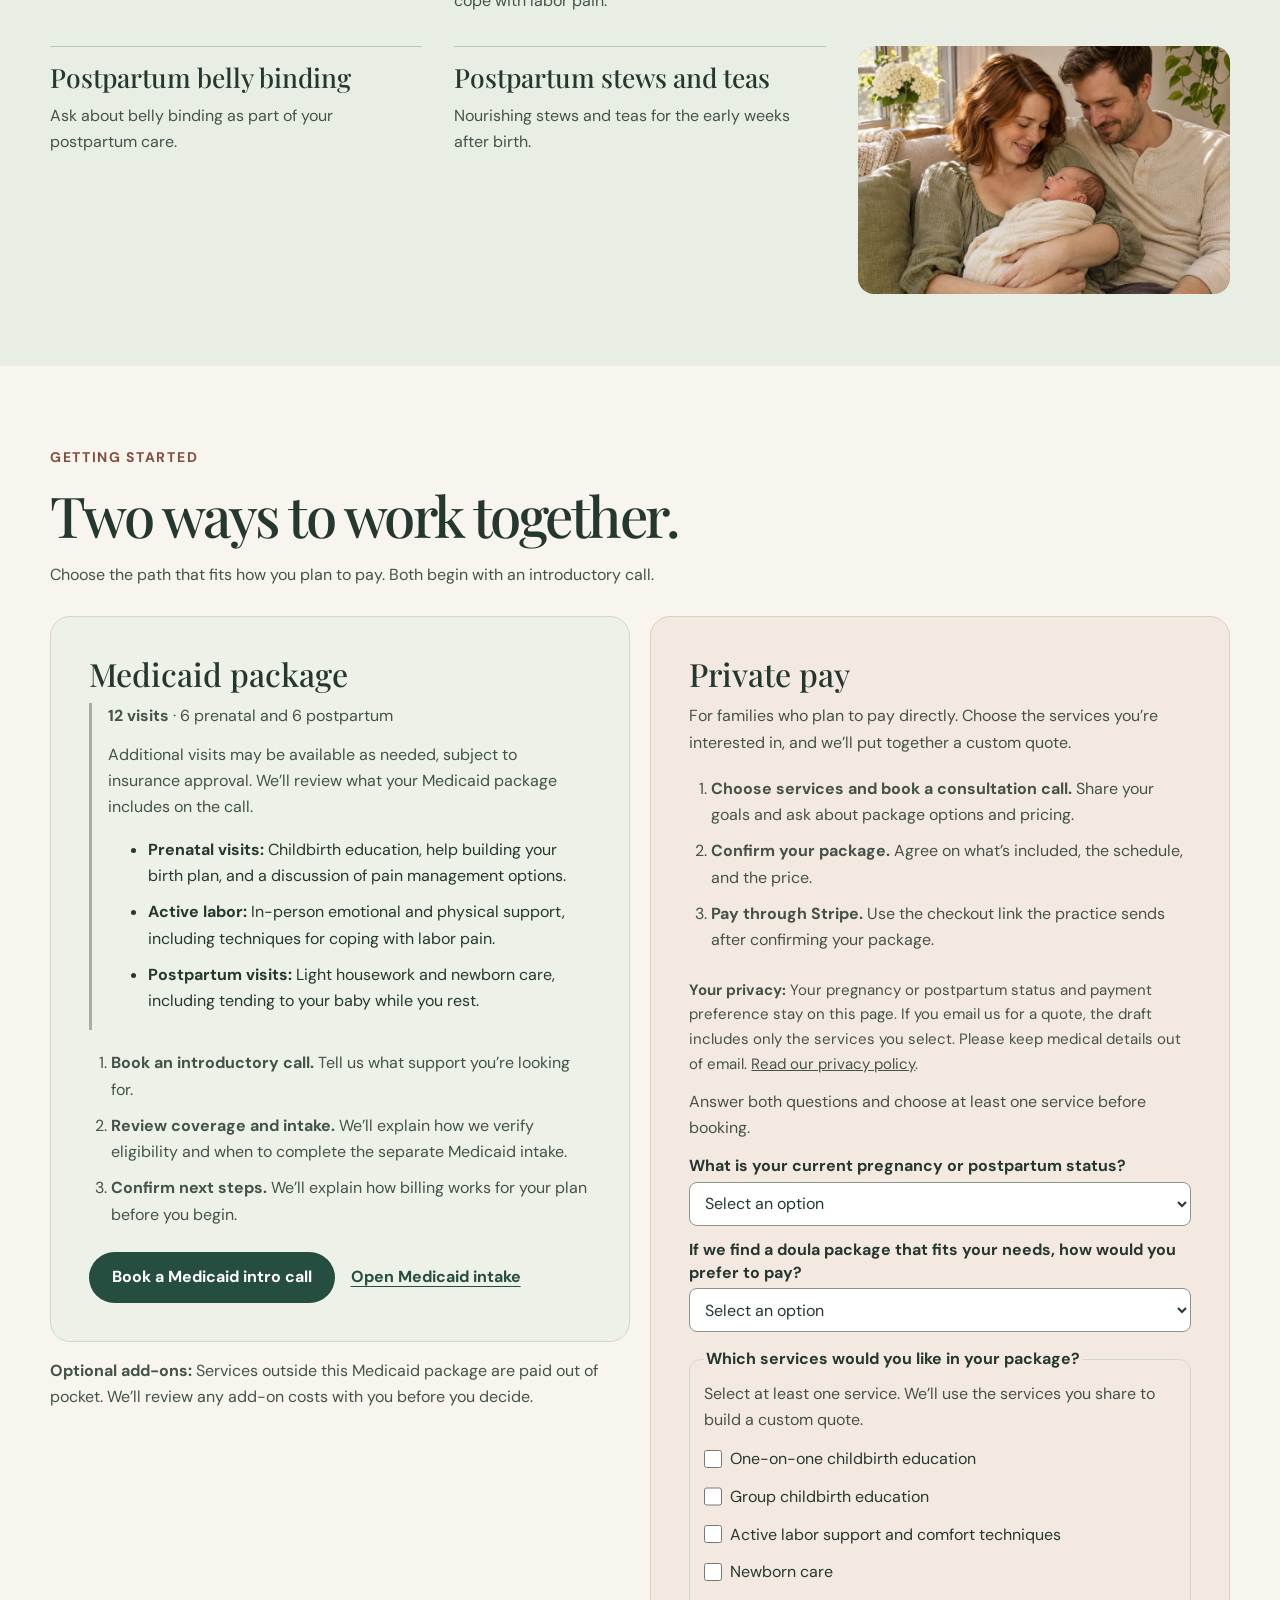
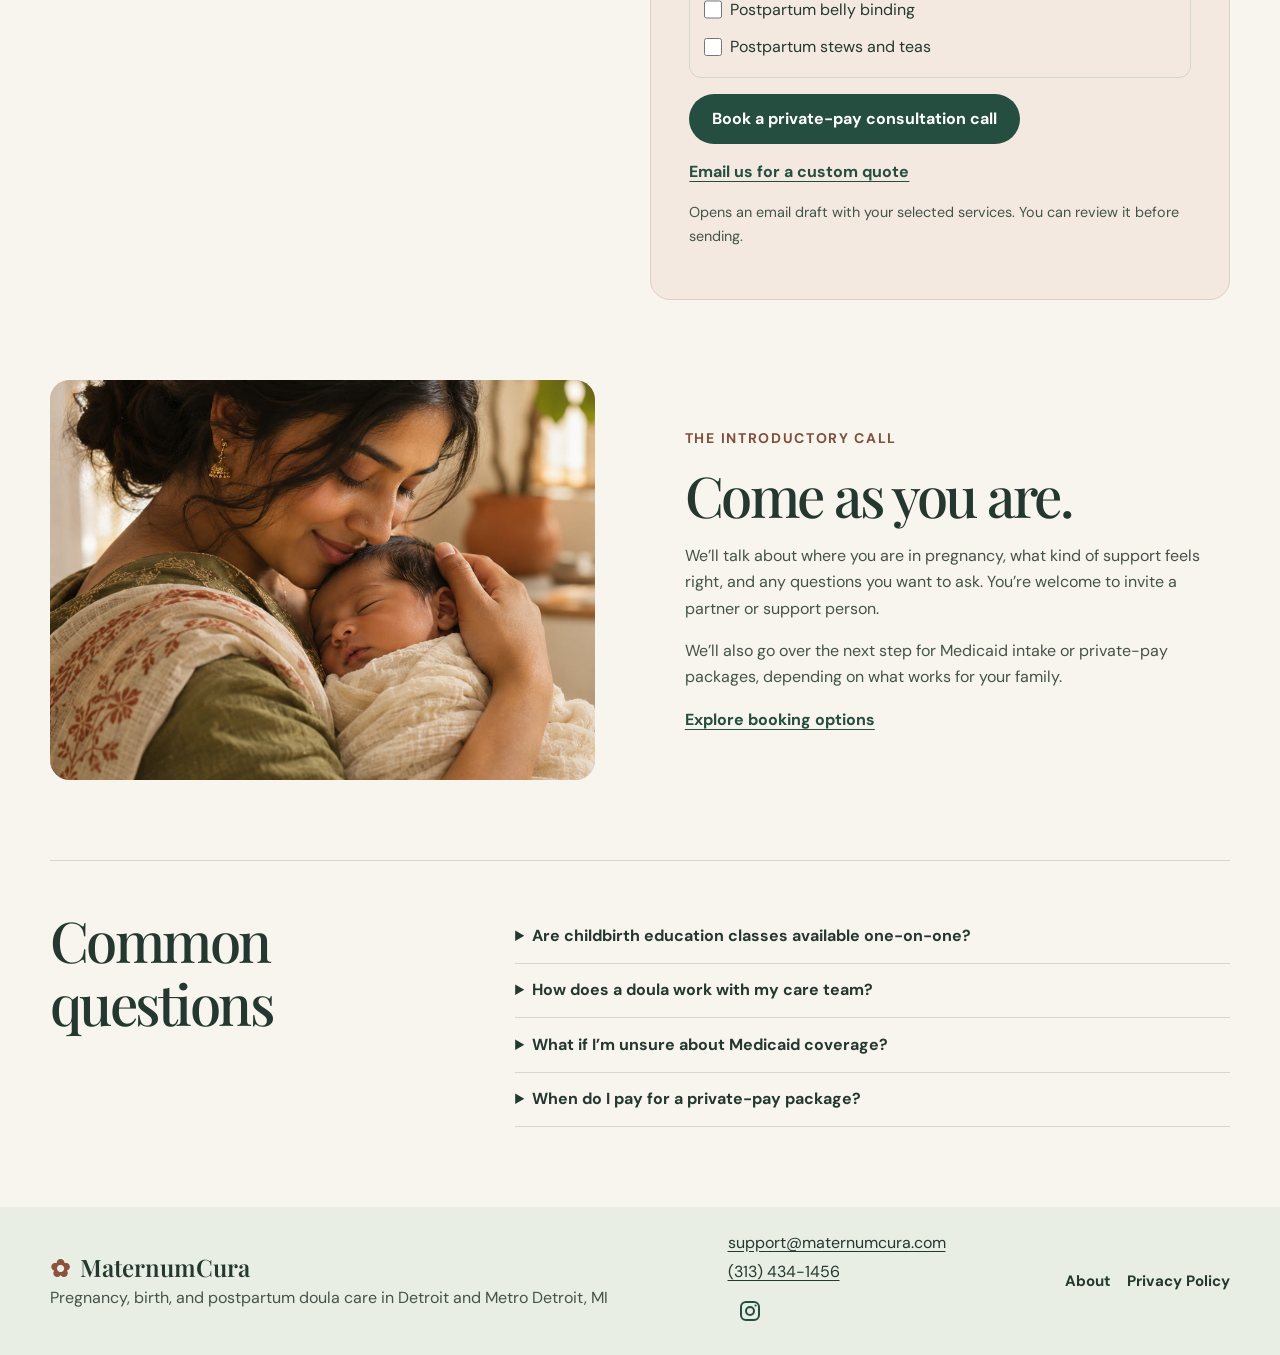
==== commit 1df452d3: "Show Instagram icon in site footer" ====
--- a/index.html
+++ b/index.html
@@ -7,7 +7,7 @@
   <meta name="theme-color" content="#f8f5ee">
   <title>MaternumCura | Metro Detroit Doula Care</title>
   <link rel="icon" href="assets/icon.png" type="image/png">
-  <link rel="stylesheet" href="styles.css?v=about-page">
+  <link rel="stylesheet" href="styles.css?v=instagram-icon">
   <script defer src="config.js"></script>
   <script defer src="site.js?v=required-intake"></script>
 </head>
@@ -154,7 +154,13 @@
     <address class="contact">
       <a href="mailto:support@maternumcura.com">support@maternumcura.com</a>
       <a href="tel:+13134341456">(313) 434-1456</a>
-      <a href="https://www.instagram.com/maternumcura/" aria-label="Maternum Cura on Instagram">@maternumcura</a>
+      <a class="instagram-link" href="https://www.instagram.com/maternumcura/" aria-label="Maternum Cura on Instagram">
+        <svg width="24" height="24" viewBox="0 0 24 24" fill="none" aria-hidden="true" focusable="false">
+          <rect x="3" y="3" width="18" height="18" rx="5" stroke="currentColor" stroke-width="2"/>
+          <circle cx="12" cy="12" r="4" stroke="currentColor" stroke-width="2"/>
+          <circle cx="17.6" cy="6.5" r="1.1" fill="currentColor"/>
+        </svg>
+      </a>
     </address>
     <div class="footer-links"><a href="about.html">About</a><a href="privacy.html">Privacy Policy</a></div>
   </div>
--- a/styles.css
+++ b/styles.css
@@ -104,3 +104,6 @@
 .footer-links{display:flex;flex-wrap:wrap;gap:.5rem 1rem}
 .footer-links a{font-size:.94rem;font-weight:700;text-decoration:none}
 .footer-links a:hover{text-decoration:underline}
+
+.instagram-link{display:inline-grid;place-items:center;align-self:flex-start;width:44px;height:44px;border-radius:50%;color:var(--green)}
+.instagram-link:hover{background:var(--line)}
